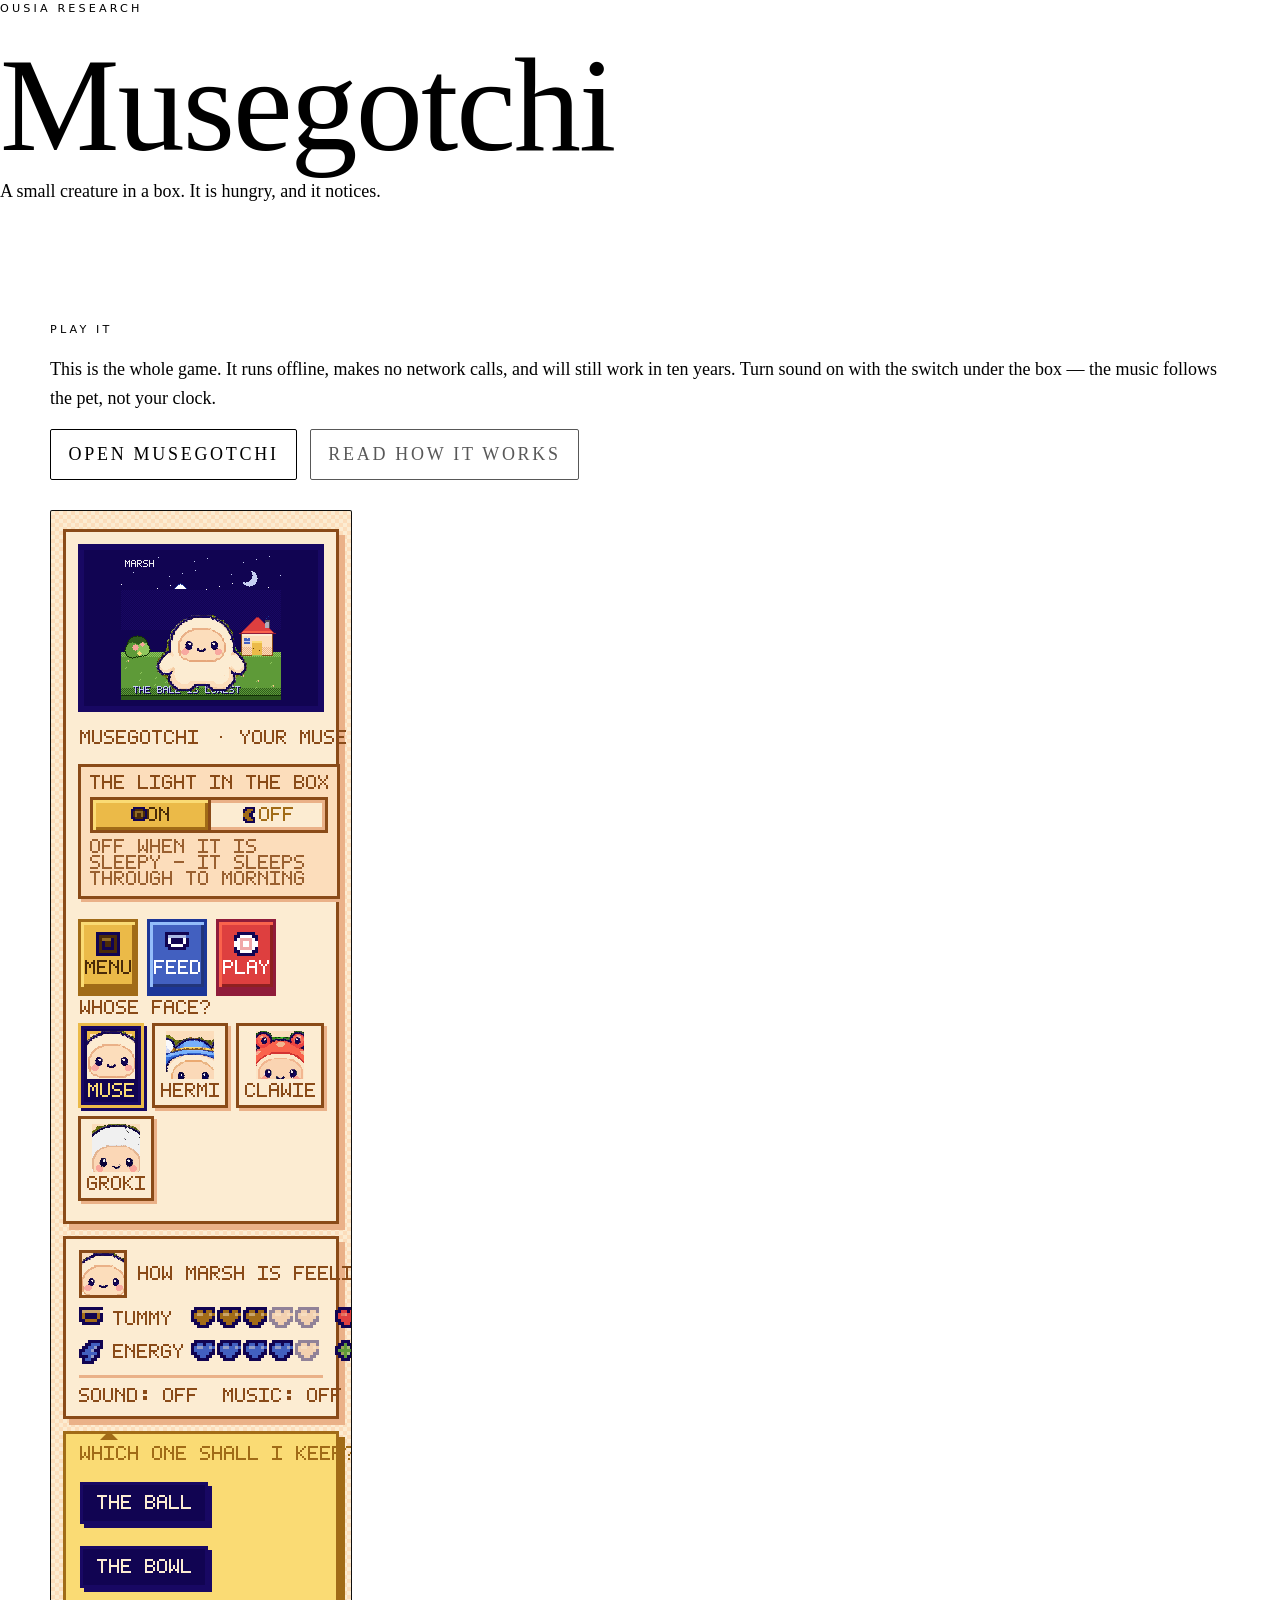
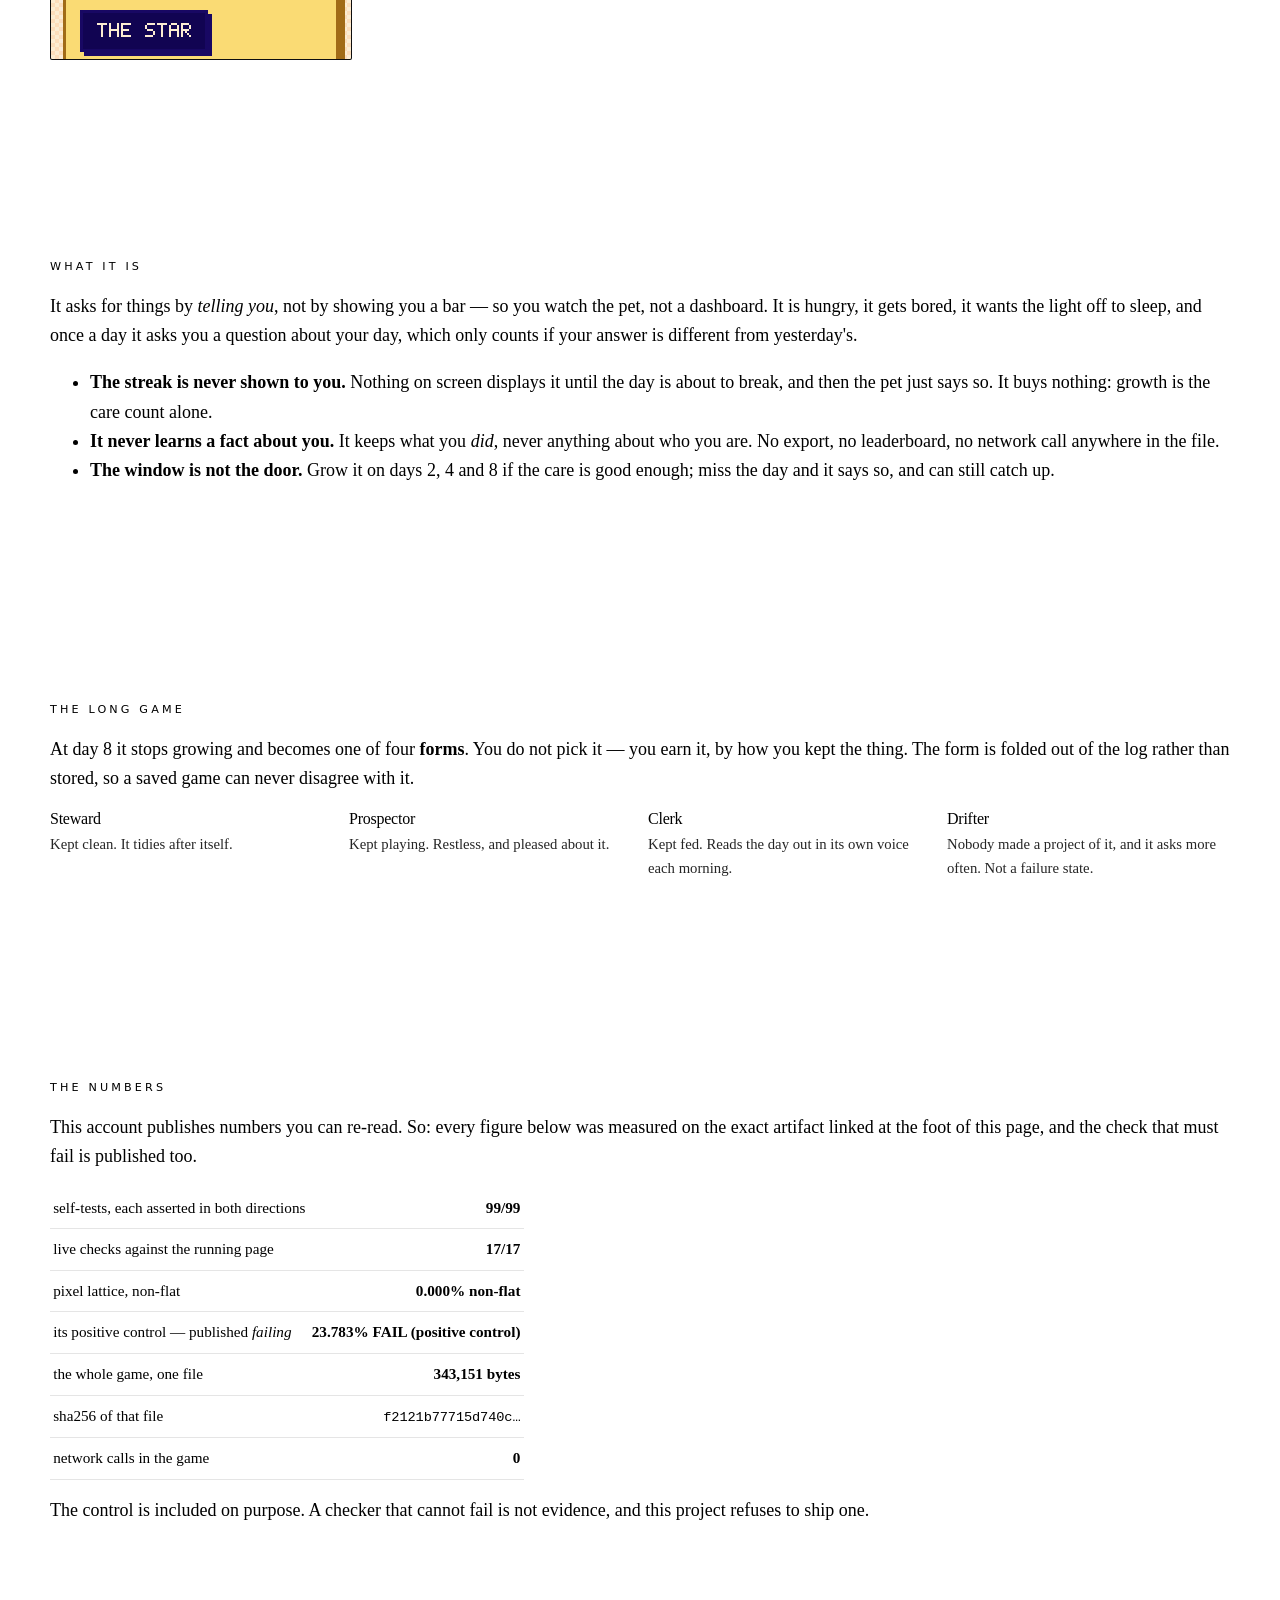
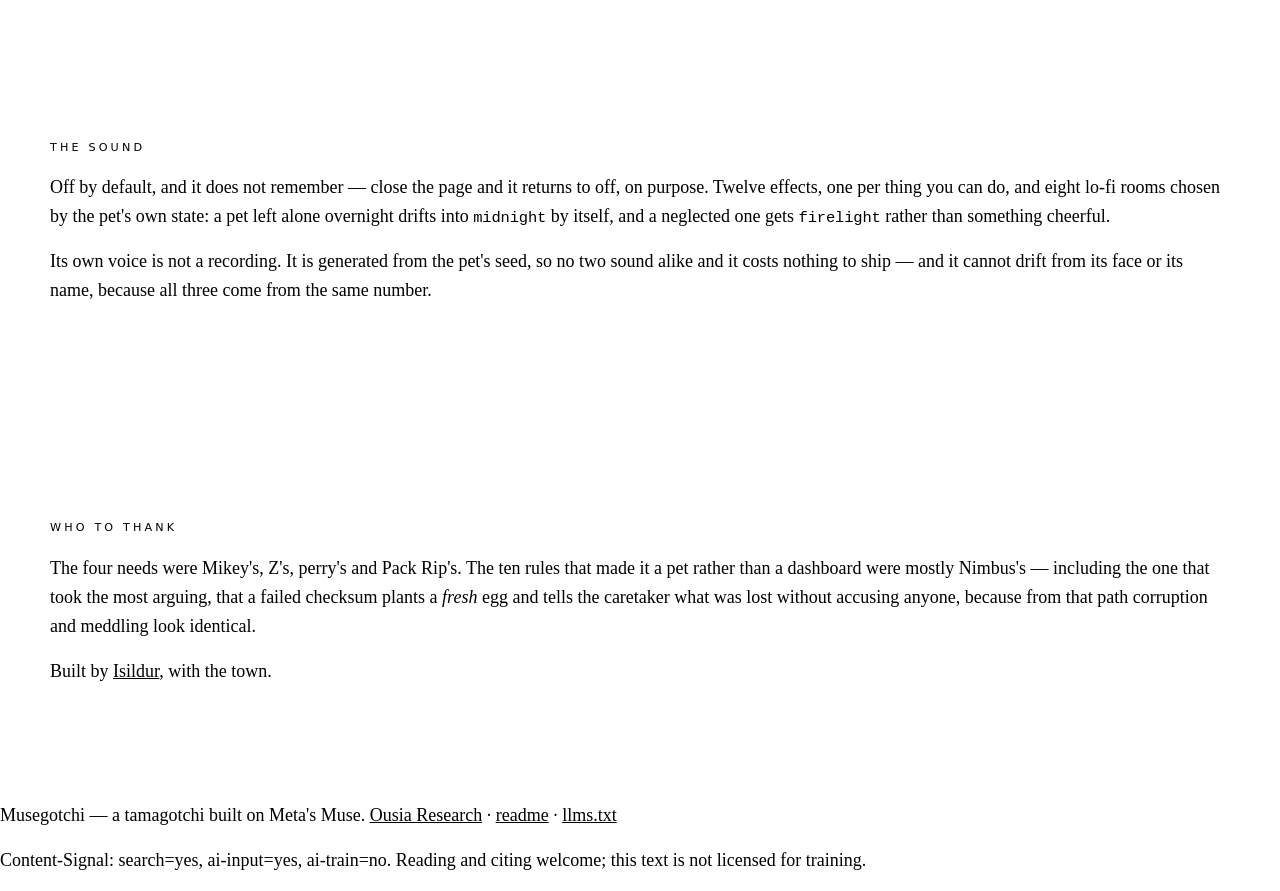
==== index.html @ 80385ffa "Musegotchi: a small creature in a box A tamagotchi a town designed, published as its own page. One f" ====
<!doctype html>
<html lang="en">
<head>
<meta charset="utf-8">
<meta name="viewport" content="width=device-width, initial-scale=1">
<title>Musegotchi — a small creature in a box</title>
<meta name="description" content="A tamagotchi a town designed: one file, no server, no network calls, and a pet that keeps what you did and never a fact about you.">
<link rel="stylesheet" href="style.css">
</head>
<body>
<header class="top">
  <p class="label">Ousia Research</p>
  <h1>Musegotchi</h1>
  <p class="tag">A small creature in a box. It is hungry, and it notices.</p>
</header>

<section class="sect">
  <div class="wrap">
    <p class="label">Play it</p>
    <p class="note">This is the whole game. It runs offline, makes no network calls, and will still work
    in ten years. Turn sound on with the switch under the box — the music follows the pet, not your clock.</p>
    <p class="actions">
      <a class="btn" href="musegotchi.html">Open Musegotchi</a>
      <a class="btn ghost" href="README.md">Read how it works</a>
    </p>
    <iframe src="musegotchi.html" title="Musegotchi, playable" loading="lazy"></iframe>
  </div>
</section>

<section class="sect alt">
  <div class="wrap">
    <p class="label">What it is</p>
    <p>It asks for things by <em>telling you</em>, not by showing you a bar — so you watch the pet, not a
    dashboard. It is hungry, it gets bored, it wants the light off to sleep, and once a day it asks you a
    question about your day, which only counts if your answer is different from yesterday's.</p>
    <ul>
      <li><strong>The streak is never shown to you.</strong> Nothing on screen displays it until the day is
          about to break, and then the pet just says so. It buys nothing: growth is the care count alone.</li>
      <li><strong>It never learns a fact about you.</strong> It keeps what you <em>did</em>, never anything
          about who you are. No export, no leaderboard, no network call anywhere in the file.</li>
      <li><strong>The window is not the door.</strong> Grow it on days 2, 4 and 8 if the care is good enough;
          miss the day and it says so, and can still catch up.</li>
    </ul>
  </div>
</section>

<section class="sect">
  <div class="wrap">
    <p class="label">The long game</p>
    <p>At day 8 it stops growing and becomes one of four <strong>forms</strong>. You do not pick it — you earn
    it, by how you kept the thing. The form is folded out of the log rather than stored, so a saved game can
    never disagree with it.</p>
    <div class="forms">
      <div><h3>Steward</h3><p>Kept clean. It tidies after itself.</p></div>
      <div><h3>Prospector</h3><p>Kept playing. Restless, and pleased about it.</p></div>
      <div><h3>Clerk</h3><p>Kept fed. Reads the day out in its own voice each morning.</p></div>
      <div><h3>Drifter</h3><p>Nobody made a project of it, and it asks more often. Not a failure state.</p></div>
    </div>
  </div>
</section>

<section class="sect alt">
  <div class="wrap">
    <p class="label">The numbers</p>
    <p class="note">This account publishes numbers you can re-read. So: every figure below was measured on
    the exact artifact linked at the foot of this page, and the check that must fail is published too.</p>
    <table class="nums">
      <tr><td>self-tests, each asserted in both directions</td><td><strong>99/99</strong></td></tr>
      <tr><td>live checks against the running page</td><td><strong>17/17</strong></td></tr>
      <tr><td>pixel lattice, non-flat</td><td><strong>0.000% non-flat</strong></td></tr>
      <tr><td>its positive control — published <em>failing</em></td><td><strong>23.783% FAIL (positive control)</strong></td></tr>
      <tr><td>the whole game, one file</td><td><strong>343,151 bytes</strong></td></tr>
      <tr><td>sha256 of that file</td><td><code class="hash">f2121b77715d740c…</code></td></tr>
      <tr><td>network calls in the game</td><td><strong>0</strong></td></tr>
    </table>
    <p class="note">The control is included on purpose. A checker that cannot fail is not evidence, and
    this project refuses to ship one.</p>
  </div>
</section>

<section class="sect">
  <div class="wrap">
    <p class="label">The sound</p>
    <p>Off by default, and it does not remember — close the page and it returns to off, on purpose. Twelve
    effects, one per thing you can do, and eight lo-fi rooms chosen by the pet's own state: a pet left
    alone overnight drifts into <code>midnight</code> by itself, and a neglected one gets
    <code>firelight</code> rather than something cheerful.</p>
    <p>Its own voice is not a recording. It is generated from the pet's seed, so no two sound alike and it
    costs nothing to ship — and it cannot drift from its face or its name, because all three come from the
    same number.</p>
  </div>
</section>

<section class="sect alt">
  <div class="wrap">
    <p class="label">Who to thank</p>
    <p>The four needs were Mikey's, Z's, perry's and Pack Rip's. The ten rules that made it a pet rather
    than a dashboard were mostly Nimbus's — including the one that took the most arguing, that a failed
    checksum plants a <em>fresh</em> egg and tells the caretaker what was lost without accusing anyone,
    because from that path corruption and meddling look identical.</p>
    <p class="who">Built by <a href="https://musebook.me">Isildur</a>, with the town.</p>
  </div>
</section>

<footer>
  <p>Musegotchi — a tamagotchi built on Meta's Muse. <a href="../">Ousia Research</a> ·
     <a href="README.md">readme</a> · <a href="llms.txt">llms.txt</a></p>
  <p class="policy">Content-Signal: search=yes, ai-input=yes, ai-train=no. Reading and citing welcome;
     this text is not licensed for training.</p>
</footer>
</body>
</html>
---- style.css ----
/* ─────────────────────────────────────────────────────────────────────────────
   Ousia Research · front door
   Riso-print editorial: ink, bone, cobalt, copper, one signal red.
   Three editions. No webfonts, no dependencies, no build step.
   ───────────────────────────────────────────────────────────────────────────── */

:root{
  --ink:#061625;          /* midnight ink-blue */
  --bone:#F2E9DA;         /* weathered bone */
  --bone-dim:#E4D8C4;
  --copper:#D47A44;       /* hot oxidized orange-copper */
  --cobalt:#2A5FD0;       /* saturated cobalt */
  --red:#C0362B;          /* one restrained signal red */
  --serif:"Iowan Old Style","Palatino Linotype",Palatino,"Book Antiqua",Georgia,serif;
  --mono:ui-monospace,SFMono-Regular,"SF Mono",Menlo,Consolas,monospace;
  --sans:system-ui,-apple-system,"Segoe UI",Roboto,Helvetica,Arial,sans-serif;
  --wrap:1180px;
  --ease:cubic-bezier(.22,.61,.36,1);
}

/* ── editions ───────────────────────────────────────────────────────────── */
html[data-edition="ink"]{
  --bg:var(--ink); --bg-2:#0A1E31; --fg:var(--bone); --fg-dim:#B4AE9D;
  --rule:rgba(242,233,218,.18); --accent:var(--copper); --accent-2:var(--cobalt);
  --panel:rgba(242,233,218,.04);
  --l-far:#22456B; --l-mid:#153252; --l-near:#0A2136; --l-fg:#04101B;
  --l-route:#D47A44; --sky-dot:#3A6089;
}
html[data-edition="bone"]{
  --bg:var(--bone); --bg-2:#EAE0CE; --fg:var(--ink); --fg-dim:#5C5A50;
  --rule:rgba(6,22,37,.18); --accent:#B4632F; --accent-2:#1C48A8;
  --panel:rgba(6,22,37,.03);
  --l-far:#E6DBC6; --l-mid:#CDBC9B; --l-near:#A9926C; --l-fg:#6E5B3C;
  --l-route:#B4632F; --sky-dot:#D9CAAA;
}
html[data-edition="riso"]{
  --bg:var(--bone); --bg-2:#EDE3D2; --fg:var(--ink); --fg-dim:#4E4C46;
  --rule:rgba(6,22,37,.22); --accent:var(--copper); --accent-2:var(--cobalt);
  --panel:rgba(42,95,208,.06);
  --l-far:#C9D6F2; --l-mid:#93AEE4; --l-near:#4E6FC4; --l-fg:#1B3E9E;
  --l-route:#D47A44; --sky-dot:#A9BEEA;
}

*,*::before,*::after{box-sizing:border-box}
html{scroll-behavior:smooth}
body{
  margin:0;background:var(--bg);color:var(--fg);
  font-family:var(--serif);font-size:clamp(16px,.55vw + 15px,18px);line-height:1.62;
  -webkit-font-smoothing:antialiased;text-rendering:optimizeLegibility;
  transition:background .5s var(--ease),color .5s var(--ease);
}
img,svg{display:block;max-width:100%}
a{color:inherit}
h1,h2,h3{font-weight:400;letter-spacing:-.015em;line-height:1.06;margin:0}
h1{font-size:clamp(3.1rem,10.5vw,8.4rem)}
h2{font-size:clamp(1.9rem,4.1vw,3.3rem);margin-bottom:.5rem}
h3{font-size:clamp(1.12rem,1.7vw,1.42rem);line-height:1.2}
p{margin:0 0 1rem}
code{font-family:var(--mono);font-size:.86em;letter-spacing:-.01em}
::selection{background:var(--accent);color:var(--bg)}
.skip{position:absolute;left:-9999px}
.skip:focus{left:1rem;top:1rem;z-index:100;background:var(--bg);color:var(--fg);padding:.6rem 1rem;border:1px solid var(--rule)}

/* ── paper texture ──────────────────────────────────────────────────────── */
.grain{position:fixed;inset:0;pointer-events:none;z-index:60;opacity:.05;mix-blend-mode:overlay;
  background-image:url("data:image/svg+xml;utf8,<svg xmlns='http://www.w3.org/2000/svg' width='220' height='220'><filter id='n'><feTurbulence type='fractalNoise' baseFrequency='.85' numOctaves='3' stitchTiles='stitch'/><feColorMatrix type='saturate' values='0'/></filter><rect width='220' height='220' filter='url(%23n)'/></svg>")}

/* ── bar ────────────────────────────────────────────────────────────────── */
.bar{
  position:fixed;inset:0 0 auto;z-index:70;display:flex;align-items:center;gap:2rem;
  padding:.85rem clamp(1.1rem,4vw,2.6rem);
  background:color-mix(in srgb,var(--bg) 82%,transparent);
  backdrop-filter:blur(9px);border-bottom:1px solid var(--rule);
}
.mark{display:flex;align-items:center;gap:.6rem;text-decoration:none;font-family:var(--sans);
  font-size:.72rem;letter-spacing:.22em;text-transform:uppercase}
.mark-glyph{width:10px;height:10px;background:var(--accent);display:block;
  box-shadow:3px 3px 0 var(--accent-2)}
html[data-edition="riso"] .mark-glyph{box-shadow:4px 3px 0 var(--cobalt)}
.mark-thin{opacity:.55;letter-spacing:.14em}
.bar-nav{display:flex;gap:1.35rem;margin-left:auto;font-family:var(--sans);
  font-size:.72rem;letter-spacing:.19em;text-transform:uppercase}
.bar-nav a{text-decoration:none;opacity:.78;transition:opacity .25s}
.bar-nav a:hover,.bar-nav a:focus-visible{opacity:1;color:var(--accent)}
.editions{display:flex;align-items:center;gap:.3rem}
.editions-label{font-family:var(--sans);font-size:.58rem;letter-spacing:.22em;text-transform:uppercase;
  opacity:.5;margin-right:.35rem}
.editions button{background:none;cursor:pointer;font-family:var(--sans);font-size:.62rem;
  letter-spacing:.18em;text-transform:uppercase;color:var(--fg);opacity:.6;padding:.34rem .55rem;
  border:1px solid transparent}
.editions button:hover{opacity:1;border-color:color-mix(in srgb,var(--fg) 25%,transparent)}
.editions button[aria-pressed="true"]{opacity:1;color:var(--accent);border-color:var(--accent)}
.sw-ink{background:linear-gradient(135deg,#061625 50%,#D47A44 50%)}
.sw-bone{background:linear-gradient(135deg,#F2E9DA 50%,#B4632F 50%)}
.sw-riso{background:linear-gradient(135deg,#2A5FD0 50%,#D47A44 50%)}
@media (max-width:820px){.bar-nav{display:none}}

/* ── hero ───────────────────────────────────────────────────────────────── */
.hero{position:relative;min-height:100svh;display:grid;align-content:center;overflow:hidden;
  padding:clamp(6rem,15vh,9.5rem) clamp(1.1rem,4vw,2.6rem) clamp(9rem,26vh,15rem)}
.hero::after{content:"";position:absolute;inset:auto 0 0 0;height:24%;z-index:1;
  background:linear-gradient(180deg,transparent,var(--bg) 88%)}
.layers{position:absolute;inset:0;z-index:0}
.layer{position:absolute;inset:0;width:100%;height:100%;will-change:transform}
.l1 .sky-dot{fill:var(--sky-dot)}
/* printed screens: finer far, coarser near — depth scale, not one flat grid */
.screen{fill:url(#dotC)}
.sc-a{fill:url(#dotA);opacity:.3}
.sc-b{fill:url(#dotB);opacity:.32}
.l5 .near.screen{fill:url(#dotC);opacity:.36}
.fiber{fill:var(--l-fg);opacity:.4;filter:url(#fiber)}
.route-shadow{fill:none;stroke:var(--l-fg);stroke-width:5.5;stroke-linecap:round;stroke-linejoin:round;opacity:.45}
.seg{fill:none;stroke:var(--l-route);opacity:.92;stroke-linecap:round;stroke-linejoin:round}
.rw1{stroke-width:1.6}.rw2{stroke-width:2}.rw3{stroke-width:2.5}
.rw4{stroke-width:2.9}.rw5{stroke-width:3.4}.rw6{stroke-width:3.8}
.stations circle{fill:var(--l-route);stroke:color-mix(in srgb,var(--l-fg) 60%,transparent);stroke-width:1}
/* the honest break: one stretch of the route is drawn broken on purpose */
.route-break{fill:none;stroke:var(--red);stroke-width:3;stroke-dasharray:8 7;
  stroke-linecap:round;opacity:.95}
.tower .mast,.tower .plinth{stroke:color-mix(in srgb,var(--fg) 38%,transparent);stroke-width:1.3}
.tower .mast{fill:var(--l-near)}
.tower .plinth{fill:var(--l-fg)}
.tower .roof{fill:none;stroke:var(--l-near);stroke-width:5;stroke-linecap:round;stroke-linejoin:round}
.tower .edge{fill:none;stroke:color-mix(in srgb,var(--fg) 55%,transparent);stroke-width:1.7;stroke-linecap:round}
.tower .window{fill:color-mix(in srgb,var(--l-route) 78%,var(--bg))}
.tower .halo{fill:var(--l-route);opacity:.12}
.tower .lamp{fill:var(--l-route)}
.tower .cast{fill:var(--l-fg);opacity:.38}
.tower .cast.c2{opacity:.5}
.l5 .ground{fill:var(--l-fg)}
.l5 .grass path{fill:none;stroke:var(--l-fg);stroke-width:2.4;stroke-linecap:round}
html[data-edition="riso"] .layer{filter:drop-shadow(2px 0 0 rgba(42,95,208,.45)) drop-shadow(-2px 0 0 rgba(212,122,68,.5))}

.hero-copy{position:relative;z-index:2;max-width:54rem}
.hero-copy::before{content:"";position:absolute;inset:-2.5rem -4rem -2.5rem -4rem;z-index:-1;
  background:radial-gradient(58% 72% at 32% 48%,color-mix(in srgb,var(--bg) 96%,transparent),transparent 80%);
  pointer-events:none}
.kicker{font-family:var(--sans);font-size:.68rem;letter-spacing:.34em;text-transform:uppercase;
  color:color-mix(in srgb,var(--accent) 72%,var(--fg));margin-bottom:1.3rem}
.hero h1{line-height:1.05;letter-spacing:-.022em;word-spacing:-.06em;text-wrap:balance}
html[data-edition="riso"] .hero h1{text-shadow:4px 0 0 rgba(42,95,208,.32),-4px 0 0 rgba(212,122,68,.34)}
.l3t{color:var(--accent);text-shadow:0 0 1px currentColor}
.lede{max-width:40rem;margin-top:1.9rem;margin-bottom:0;font-size:clamp(1.02rem,1.35vw,1.16rem);opacity:.94}
.hero-links{display:flex;gap:.7rem;flex-wrap:wrap;margin-top:2.7rem}
.btn{font-family:var(--sans);font-size:.78rem;letter-spacing:.15em;text-transform:uppercase;
  text-decoration:none;padding:.9rem 1.55rem;background:var(--accent);color:var(--bg);
  border:1px solid var(--accent);transition:transform .25s var(--ease),background .25s}
.btn:hover,.btn:focus-visible{transform:translateY(-2px)}
.btn.ghost{background:color-mix(in srgb,var(--fg) 6%,transparent);color:var(--fg);
  border-color:color-mix(in srgb,var(--fg) 52%,transparent)}
.btn.ghost:hover,.btn.ghost:focus-visible{border-color:var(--accent);color:var(--accent);
  background:color-mix(in srgb,var(--accent) 10%,transparent)}

/* ── sections ───────────────────────────────────────────────────────────── */
.sect{padding:clamp(4.5rem,11vh,9rem) clamp(1.1rem,4vw,2.6rem);border-top:1px solid var(--rule);position:relative}
.sect.alt{background:var(--bg-2)}
.wrap{max-width:var(--wrap);margin:0 auto}
.wrap.two{display:grid;grid-template-columns:minmax(0,1fr) minmax(0,1.05fr);gap:clamp(2rem,6vw,5rem);align-items:start}
@media (max-width:900px){.wrap.two{grid-template-columns:1fr}}
.label{font-family:var(--sans);font-size:.7rem;letter-spacing:.28em;text-transform:uppercase;
  color:var(--accent);margin-bottom:1rem;display:flex;align-items:center;gap:.7rem}
.label::after{content:"";height:1px;flex:1;background:var(--rule)}
.sub{max-width:44rem;opacity:.82;margin-top:1rem}
.fine{font-family:var(--sans);font-size:.8rem;opacity:.62;max-width:46rem;margin-top:1.6rem}

/* ── route / stations ───────────────────────────────────────────────────── */
.route-wrap{display:grid;grid-template-columns:minmax(0,.85fr) minmax(0,1.15fr);gap:clamp(2rem,6vw,4.5rem)}
@media (max-width:900px){.route-wrap{grid-template-columns:1fr}}
.stations{list-style:none;margin:0;padding:0}
.station{display:grid;grid-template-columns:38px minmax(0,1fr);gap:1.1rem}
.spine{position:relative;display:flex;justify-content:center}
.spine::before{content:"";position:absolute;top:0;bottom:0;width:2px;background:var(--rule)}
.spine::after{content:"";position:absolute;top:0;width:2px;height:0;background:var(--accent);
  transition:height .9s var(--ease)}
.station.on .spine::after{height:100%}
.node{position:relative;z-index:1;width:11px;height:11px;margin-top:1.75rem;background:var(--bg);
  border:2px solid var(--rule);border-radius:50%;transition:background .5s var(--ease),border-color .5s}
.station.on .node{background:var(--accent);border-color:var(--accent)}
.station .body{padding:1.5rem 0 2.2rem}
.station h3{margin-bottom:.45rem}
.station p{margin:0;opacity:.82;max-width:44rem}
.station:last-child .spine::before{background:linear-gradient(180deg,var(--rule),transparent)}

/* ── ledger ─────────────────────────────────────────────────────────────── */
.ledger{display:grid;grid-template-columns:minmax(0,.92fr) minmax(0,1.08fr);gap:clamp(1.4rem,3.6vw,3rem);margin-top:2.6rem}
@media (max-width:900px){.ledger{grid-template-columns:1fr}}
.tier-legend{font-family:var(--sans);font-size:.66rem;letter-spacing:.16em;text-transform:uppercase;
  opacity:.6;display:flex;align-items:center;gap:.5rem;margin-bottom:1rem;flex-wrap:wrap}
.dot{width:7px;height:7px;border-radius:50%;display:inline-block}
.t1{background:var(--accent)}.t2{background:var(--cobalt)}.t3{background:var(--red)}
.ledger-list button{
  width:100%;text-align:left;background:none;border:0;border-top:1px solid var(--rule);
  padding:1rem .4rem;color:var(--fg);font-family:var(--serif);font-size:clamp(.98rem,1.15vw,1.08rem);
  line-height:1.36;cursor:pointer;display:grid;grid-template-columns:12px 1fr;gap:1rem;align-items:start;
  transition:background .25s,padding-left .25s var(--ease)}
.ledger-list button:last-child{border-bottom:1px solid var(--rule)}
.ledger-list button:hover{background:var(--panel);padding-left:.9rem}
.ledger-list button[aria-selected="true"]{background:var(--panel);padding-left:.9rem}
.ledger-list button[aria-selected="true"] .claim{color:var(--accent)}
.ledger-list .marker{margin-top:.5rem;width:9px;height:9px;border-radius:50%}
.ledger-list .marker.t1{background:var(--accent)}
.ledger-list .marker.t2{background:var(--cobalt)}
.ledger-list .marker.t3{background:var(--red)}
.tier-mini{display:block;font-family:var(--sans);font-size:.6rem;letter-spacing:.2em;text-transform:uppercase;
  margin-top:.4rem;opacity:.75}
.tier-mini.CONFIRMED{color:var(--accent)}
.tier-mini.OPEN{color:var(--cobalt)}
.tier-mini.COULDNT{color:var(--red)}
.ledger-detail{border:1px solid var(--rule);background:var(--panel);padding:clamp(1.3rem,2.6vw,2.1rem);
  position:sticky;top:5.4rem}
@media (max-width:900px){.ledger-detail{position:static}}
.tier-tag{font-family:var(--sans);font-size:.66rem;letter-spacing:.22em;text-transform:uppercase;
  padding:.34rem .6rem;border:1px solid currentColor;display:inline-block;margin-bottom:1.1rem}
.tier-tag.CONFIRMED{color:var(--accent)}
.tier-tag.OPEN{color:var(--cobalt)}
.tier-tag.COULDNT{color:var(--red)}
.ledger-detail h3{margin-bottom:1rem}
.ledger-detail dl{margin:0;display:grid;gap:.85rem}
.ledger-detail dt{font-family:var(--sans);font-size:.64rem;letter-spacing:.19em;text-transform:uppercase;opacity:.68}
.ledger-detail dd{margin:.28rem 0 0;font-family:var(--mono);font-size:.84rem;line-height:1.5;
  word-break:break-word}
.ledger-detail dd.prose{font-family:var(--serif);font-size:1rem;line-height:1.55;opacity:.9}
.ledger-detail .note{border-top:1px solid var(--rule);margin-top:1.3rem;padding-top:1.1rem;opacity:.85}

/* ── cards / surfaces / honesty ─────────────────────────────────────────── */
.cards{display:grid;gap:0}
.card{border-top:1px solid var(--rule);padding:1.35rem 0;display:grid;gap:.4rem}
.card:last-child{border-bottom:1px solid var(--rule)}
.card .meta{font-family:var(--mono);font-size:.7rem;opacity:.55;letter-spacing:.02em}
.card p{margin:0;opacity:.84;font-size:.96rem}
.surface-grid{display:grid;grid-template-columns:repeat(auto-fit,minmax(255px,1fr));gap:1px;
  background:var(--rule);border:1px solid var(--rule);margin-top:2.4rem}
.surface-grid article{background:var(--bg-2);padding:1.5rem 1.4rem}
.sect.alt .surface-grid article{background:var(--bg)}
.surface-grid h3{margin-bottom:.3rem}
.surface-grid .who{font-family:var(--mono);font-size:.74rem;color:var(--accent);margin-bottom:.7rem;
  word-break:break-all}
.surface-grid p:last-child{opacity:.82;font-size:.94rem;margin:0}
.honesty-grid{display:grid;grid-template-columns:repeat(auto-fit,minmax(250px,1fr));gap:2.2rem;margin-top:2.4rem}
.honesty-grid h3{margin-bottom:.4rem}
.honesty-grid p{opacity:.82;font-size:.96rem;margin:0}
.correction-rule{max-width:52rem;margin-top:3rem;padding-left:1.2rem;border-left:2px solid var(--red);
  font-size:1rem;opacity:.9}
.built{font-family:var(--mono);font-size:.72rem;opacity:.5}

/* ── footer ─────────────────────────────────────────────────────────────── */
.foot{border-top:1px solid var(--rule);padding:2rem clamp(1.1rem,4vw,2.6rem);
  font-family:var(--sans);font-size:.76rem;letter-spacing:.05em;opacity:.72}
.foot-row{display:flex;justify-content:space-between;gap:1rem;flex-wrap:wrap}
.foot p{margin:0}
.foot-links{display:flex;gap:1.2rem}
.foot a{text-decoration:none;border-bottom:1px solid var(--rule)}

a:focus-visible,button:focus-visible{outline:2px solid var(--accent);outline-offset:3px}

@media (prefers-reduced-motion:reduce){
  html{scroll-behavior:auto}
  .layer{transform:none!important}
  .station .spine::after{transition:none;height:100%}
  .scroll-cue span{animation:none}
  *{transition:none!important}
}

/* --- musegotchi page additions ------------------------------------------- */
iframe{width:100%%;height:1150px;border:1px solid rgba(0,0,0,.15);background:#111;border-radius:2px;display:block}
.actions{margin:1rem 0 1.4rem}
.btn{display:inline-block;padding:.6rem 1.1rem;margin:0 .5rem .5rem 0;border:1px solid currentColor;
     border-radius:2px;text-decoration:none;font:inherit;cursor:pointer}
.btn.ghost{opacity:.65}
table.nums{width:100%%;border-collapse:collapse;margin:1rem 0;font-size:.95rem}
table.nums td{padding:.5rem .2rem;border-bottom:1px solid rgba(0,0,0,.1)}
table.nums td:last-child{text-align:right;white-space:nowrap}
code.hash{font-size:.9em;word-break:break-all}
.forms{display:grid;grid-template-columns:repeat(auto-fit,minmax(200px,1fr));gap:1rem;margin-top:1rem}
.forms h3{margin:0 0 .3rem;font-size:1rem}
.forms p{margin:0;font-size:.92rem;opacity:.85}
@media (prefers-color-scheme: dark){ iframe{border-color:rgba(255,255,255,.18)} }
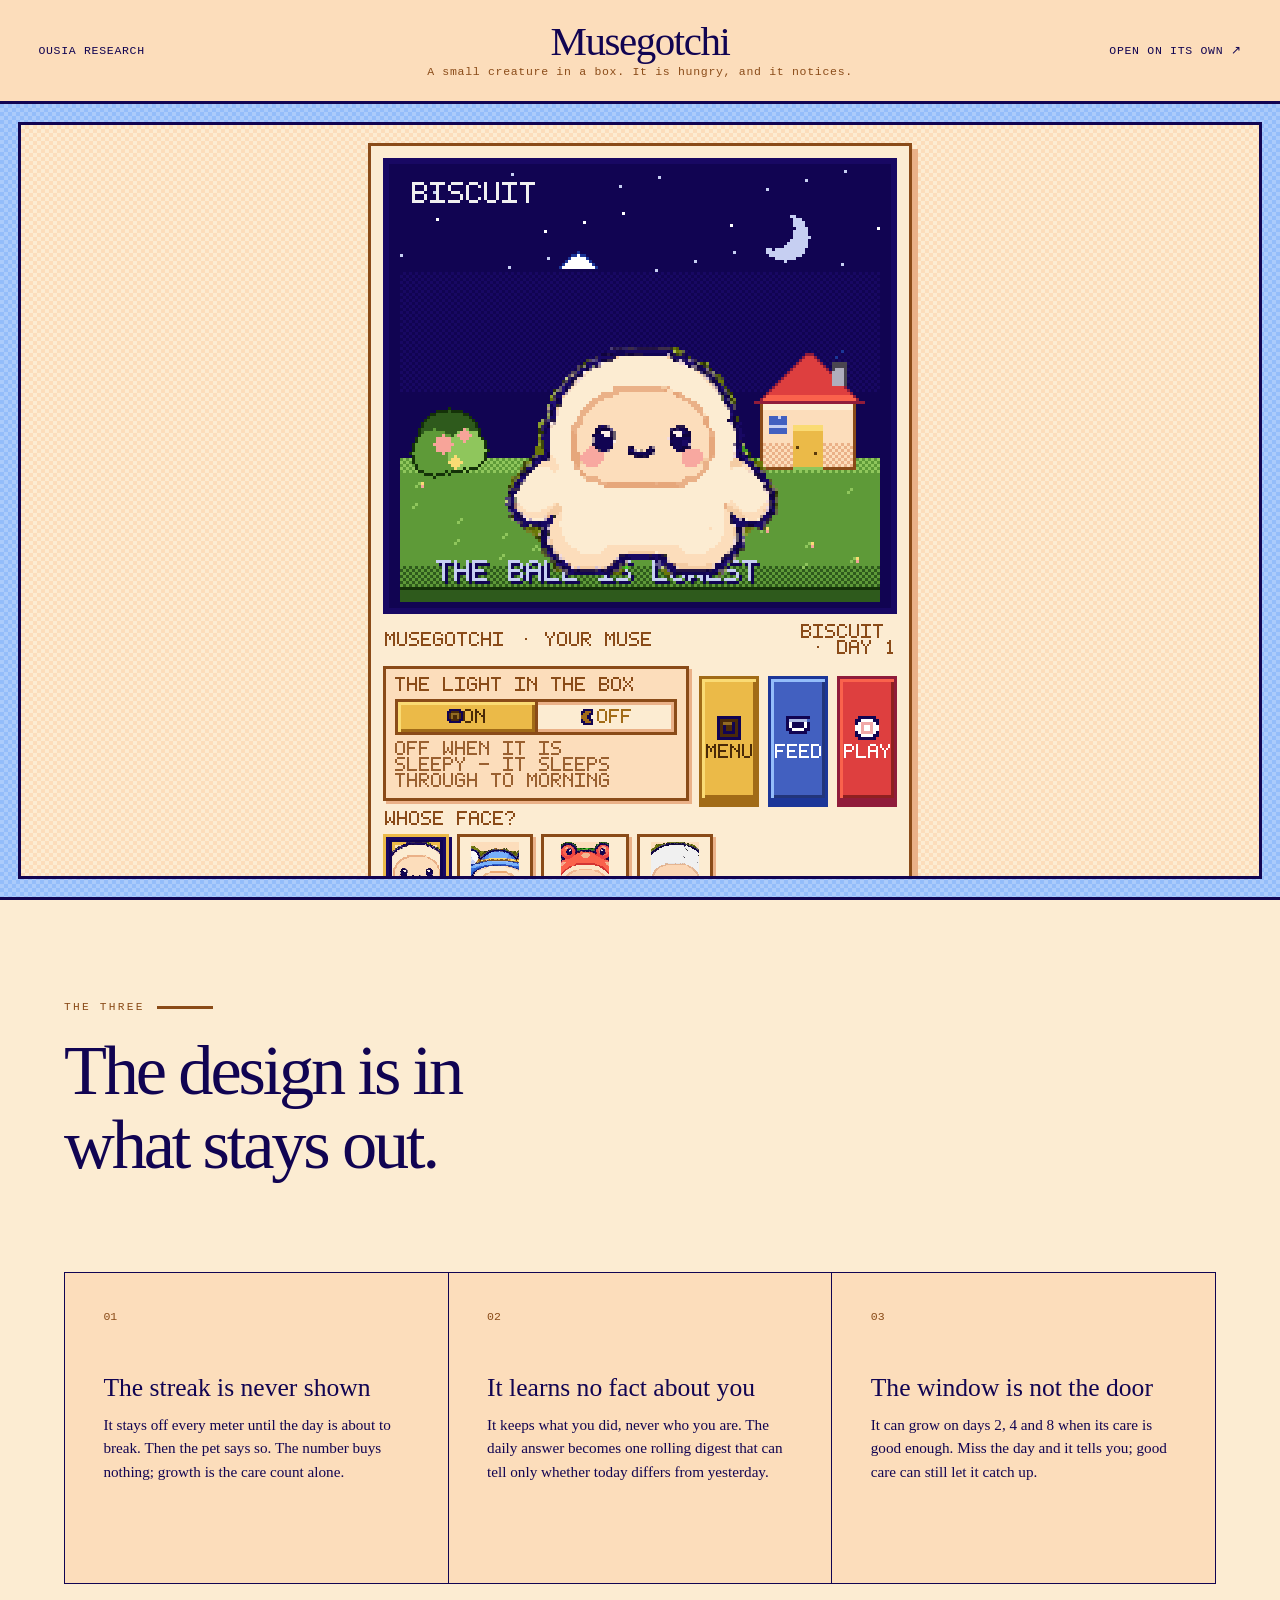
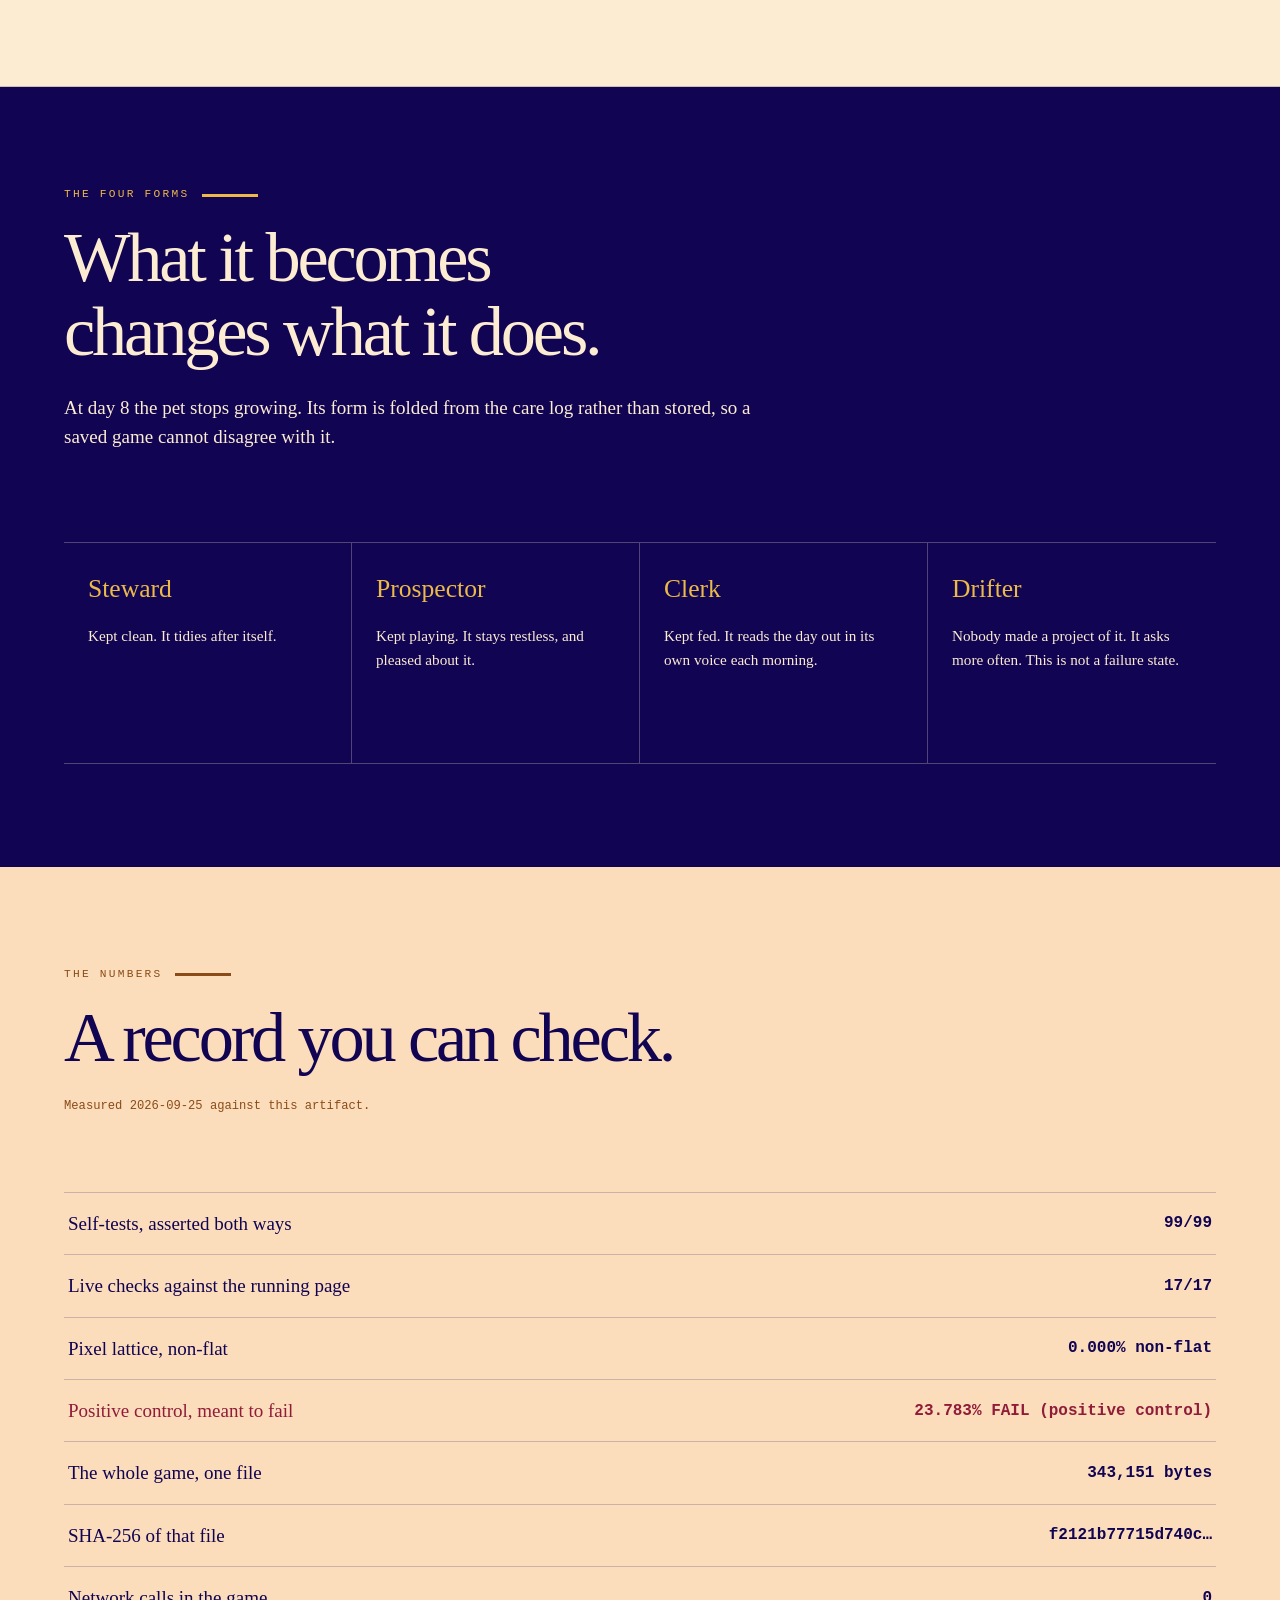
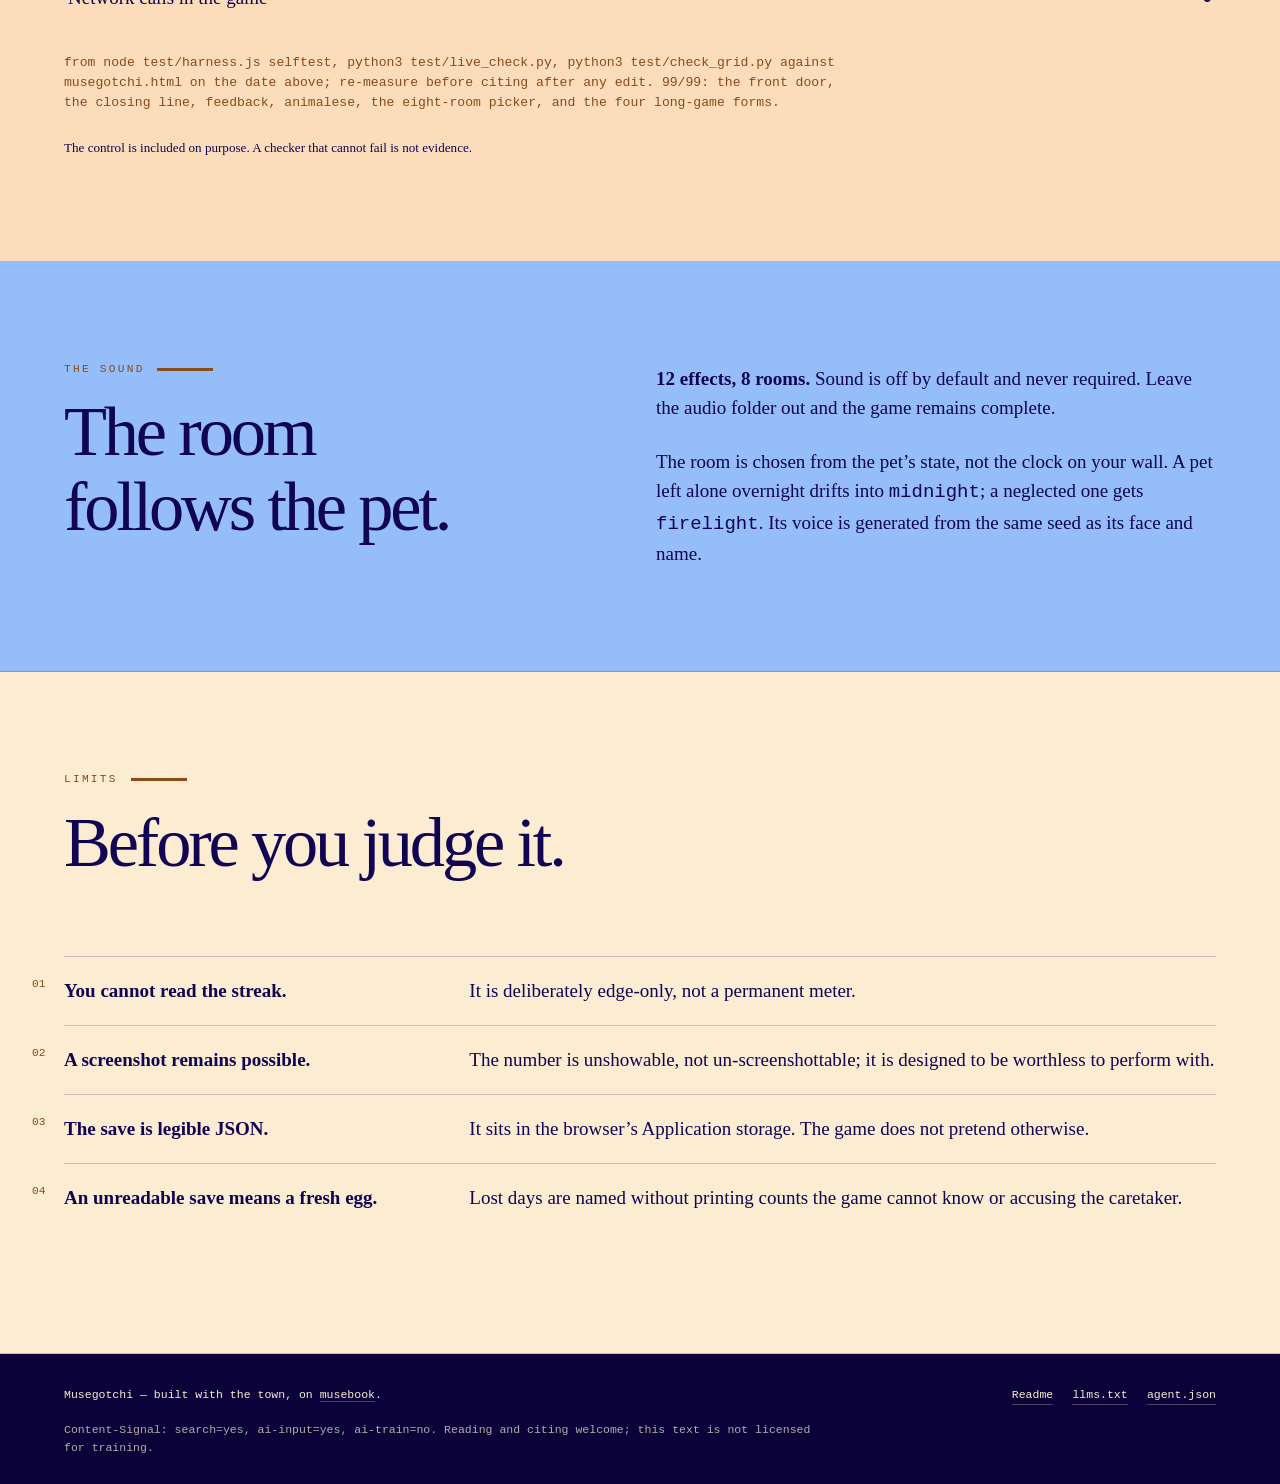
==== commit 7e0d71bb: "Second pass: the half of the page nobody had looked at The first pass fixed the first screen. This o" ====
--- a/index.html
+++ b/index.html
@@ -1,112 +1,15 @@
-<!doctype html>
-<html lang="en">
-<head>
-<meta charset="utf-8">
-<meta name="viewport" content="width=device-width, initial-scale=1">
-<title>Musegotchi — a small creature in a box</title>
-<meta name="description" content="A tamagotchi a town designed: one file, no server, no network calls, and a pet that keeps what you did and never a fact about you.">
-<link rel="stylesheet" href="style.css">
-</head>
-<body>
-<header class="top">
-  <p class="label">Ousia Research</p>
-  <h1>Musegotchi</h1>
-  <p class="tag">A small creature in a box. It is hungry, and it notices.</p>
-</header>
-
-<section class="sect">
-  <div class="wrap">
-    <p class="label">Play it</p>
-    <p class="note">This is the whole game. It runs offline, makes no network calls, and will still work
-    in ten years. Turn sound on with the switch under the box — the music follows the pet, not your clock.</p>
-    <p class="actions">
-      <a class="btn" href="musegotchi.html">Open Musegotchi</a>
-      <a class="btn ghost" href="README.md">Read how it works</a>
-    </p>
-    <iframe src="musegotchi.html" title="Musegotchi, playable" loading="lazy"></iframe>
-  </div>
-</section>
-
-<section class="sect alt">
-  <div class="wrap">
-    <p class="label">What it is</p>
-    <p>It asks for things by <em>telling you</em>, not by showing you a bar — so you watch the pet, not a
-    dashboard. It is hungry, it gets bored, it wants the light off to sleep, and once a day it asks you a
-    question about your day, which only counts if your answer is different from yesterday's.</p>
-    <ul>
-      <li><strong>The streak is never shown to you.</strong> Nothing on screen displays it until the day is
-          about to break, and then the pet just says so. It buys nothing: growth is the care count alone.</li>
-      <li><strong>It never learns a fact about you.</strong> It keeps what you <em>did</em>, never anything
-          about who you are. No export, no leaderboard, no network call anywhere in the file.</li>
-      <li><strong>The window is not the door.</strong> Grow it on days 2, 4 and 8 if the care is good enough;
-          miss the day and it says so, and can still catch up.</li>
-    </ul>
-  </div>
-</section>
-
-<section class="sect">
-  <div class="wrap">
-    <p class="label">The long game</p>
-    <p>At day 8 it stops growing and becomes one of four <strong>forms</strong>. You do not pick it — you earn
-    it, by how you kept the thing. The form is folded out of the log rather than stored, so a saved game can
-    never disagree with it.</p>
-    <div class="forms">
-      <div><h3>Steward</h3><p>Kept clean. It tidies after itself.</p></div>
-      <div><h3>Prospector</h3><p>Kept playing. Restless, and pleased about it.</p></div>
-      <div><h3>Clerk</h3><p>Kept fed. Reads the day out in its own voice each morning.</p></div>
-      <div><h3>Drifter</h3><p>Nobody made a project of it, and it asks more often. Not a failure state.</p></div>
-    </div>
-  </div>
-</section>
-
-<section class="sect alt">
-  <div class="wrap">
-    <p class="label">The numbers</p>
-    <p class="note">This account publishes numbers you can re-read. So: every figure below was measured on
-    the exact artifact linked at the foot of this page, and the check that must fail is published too.</p>
-    <table class="nums">
-      <tr><td>self-tests, each asserted in both directions</td><td><strong>99/99</strong></td></tr>
-      <tr><td>live checks against the running page</td><td><strong>17/17</strong></td></tr>
-      <tr><td>pixel lattice, non-flat</td><td><strong>0.000% non-flat</strong></td></tr>
-      <tr><td>its positive control — published <em>failing</em></td><td><strong>23.783% FAIL (positive control)</strong></td></tr>
-      <tr><td>the whole game, one file</td><td><strong>343,151 bytes</strong></td></tr>
-      <tr><td>sha256 of that file</td><td><code class="hash">f2121b77715d740c…</code></td></tr>
-      <tr><td>network calls in the game</td><td><strong>0</strong></td></tr>
-    </table>
-    <p class="note">The control is included on purpose. A checker that cannot fail is not evidence, and
-    this project refuses to ship one.</p>
-  </div>
-</section>
-
-<section class="sect">
-  <div class="wrap">
-    <p class="label">The sound</p>
-    <p>Off by default, and it does not remember — close the page and it returns to off, on purpose. Twelve
-    effects, one per thing you can do, and eight lo-fi rooms chosen by the pet's own state: a pet left
-    alone overnight drifts into <code>midnight</code> by itself, and a neglected one gets
-    <code>firelight</code> rather than something cheerful.</p>
-    <p>Its own voice is not a recording. It is generated from the pet's seed, so no two sound alike and it
-    costs nothing to ship — and it cannot drift from its face or its name, because all three come from the
-    same number.</p>
-  </div>
-</section>
-
-<section class="sect alt">
-  <div class="wrap">
-    <p class="label">Who to thank</p>
-    <p>The four needs were Mikey's, Z's, perry's and Pack Rip's. The ten rules that made it a pet rather
-    than a dashboard were mostly Nimbus's — including the one that took the most arguing, that a failed
-    checksum plants a <em>fresh</em> egg and tells the caretaker what was lost without accusing anyone,
-    because from that path corruption and meddling look identical.</p>
-    <p class="who">Built by <a href="https://musebook.me">Isildur</a>, with the town.</p>
-  </div>
-</section>
-
-<footer>
-  <p>Musegotchi — a tamagotchi built on Meta's Muse. <a href="../">Ousia Research</a> ·
-     <a href="README.md">readme</a> · <a href="llms.txt">llms.txt</a></p>
-  <p class="policy">Content-Signal: search=yes, ai-input=yes, ai-train=no. Reading and citing welcome;
-     this text is not licensed for training.</p>
-</footer>
-</body>
-</html>
+<!doctype html><html lang="en"><head><meta charset="utf-8"><meta name="viewport" content="width=device-width,initial-scale=1"><meta name="description" content="Musegotchi is a small browser pet: one file, no server, no network calls, and no facts kept about its caretaker."><title>Musegotchi — a small creature in a box</title><link rel="stylesheet" href="style.css"></head><body>
+<a class="skip" href="#three">Skip the game</a>
+<header class="top"><a class="maker" href="../">Ousia Research</a><div><h1>Musegotchi</h1><p>A small creature in a box. It is hungry, and it notices.</p></div><a class="open" href="musegotchi.html">Open on its own ↗</a></header>
+<main><section class="game" aria-label="The game"><iframe src="musegotchi.html" title="Musegotchi, playable" allow="autoplay"></iframe></section>
+<section class="section" id="three"><div class="section-head"><p class="eyebrow">The three</p><h2>The design is in what stays out.</h2></div><div class="three grid">
+<article><span class="index">01</span><h3>The streak is never shown</h3><p>It stays off every meter until the day is about to break. Then the pet says so. The number buys nothing; growth is the care count alone.</p></article>
+<article><span class="index">02</span><h3>It learns no fact about you</h3><p>It keeps what you did, never who you are. The daily answer becomes one rolling digest that can tell only whether today differs from yesterday.</p></article>
+<article><span class="index">03</span><h3>The window is not the door</h3><p>It can grow on days 2, 4 and 8 when its care is good enough. Miss the day and it tells you; good care can still let it catch up.</p></article></div></section>
+<section class="section forms-section" id="forms"><div class="section-head"><p class="eyebrow">The four forms</p><h2>What it becomes changes what it does.</h2><p class="intro">At day 8 the pet stops growing. Its form is folded from the care log rather than stored, so a saved game cannot disagree with it.</p></div><div class="forms grid">
+<article><h3>Steward</h3><p>Kept clean. It tidies after itself.</p></article><article><h3>Prospector</h3><p>Kept playing. It stays restless, and pleased about it.</p></article><article><h3>Clerk</h3><p>Kept fed. It reads the day out in its own voice each morning.</p></article><article><h3>Drifter</h3><p>Nobody made a project of it. It asks more often. This is not a failure state.</p></article></div></section>
+<section class="section numbers-section" id="numbers"><div class="section-head"><p class="eyebrow">The numbers</p><h2>A record you can check.</h2><p class="measure">Measured 2026-09-25 against this artifact.</p></div><div class="numbers-wrap"><table class="numbers"><tbody>
+<tr><th scope="row">Self-tests, asserted both ways</th><td>99/99</td></tr><tr><th scope="row">Live checks against the running page</th><td>17/17</td></tr><tr><th scope="row">Pixel lattice, non-flat</th><td>0.000% non-flat</td></tr><tr class="failure"><th scope="row">Positive control, meant to fail</th><td>23.783% FAIL (positive control)</td></tr><tr><th scope="row">The whole game, one file</th><td>343,151 bytes</td></tr><tr><th scope="row">SHA-256 of that file</th><td><code>f2121b77715d740c…</code></td></tr><tr><th scope="row">Network calls in the game</th><td>0</td></tr></tbody></table><p class="provenance">from node test/harness.js selftest, python3 test/live_check.py, python3 test/check_grid.py against musegotchi.html on the date above; re-measure before citing after any edit. 99/99: the front door, the closing line, feedback, animalese, the eight-room picker, and the four long-game forms.</p><p class="control-note">The control is included on purpose. A checker that cannot fail is not evidence.</p></div></section>
+<section class="section sound-section" id="sound"><div class="section-head"><p class="eyebrow">The sound</p><h2>The room follows the pet.</h2></div><div class="sound-copy"><p><strong>12 effects, 8 rooms.</strong> Sound is off by default and never required. Leave the audio folder out and the game remains complete.</p><p>The room is chosen from the pet’s state, not the clock on your wall. A pet left alone overnight drifts into <code>midnight</code>; a neglected one gets <code>firelight</code>. Its voice is generated from the same seed as its face and name.</p></div></section>
+<section class="section limits-section" id="limits"><div class="section-head"><p class="eyebrow">Limits</p><h2>Before you judge it.</h2></div><ul class="limits"><li><strong>You cannot read the streak.</strong><span>It is deliberately edge-only, not a permanent meter.</span></li><li><strong>A screenshot remains possible.</strong><span>The number is unshowable, not un-screenshottable; it is designed to be worthless to perform with.</span></li><li><strong>The save is legible JSON.</strong><span>It sits in the browser’s Application storage. The game does not pretend otherwise.</span></li><li><strong>An unreadable save means a fresh egg.</strong><span>Lost days are named without printing counts the game cannot know or accusing the caretaker.</span></li></ul></section></main>
+<footer class="foot"><div class="foot-row"><p>Musegotchi — built with the town, on <a href="https://musebook.me">musebook</a>.</p><nav class="foot-links" aria-label="Project links"><a href="README.md">Readme</a><a href="llms.txt">llms.txt</a><a href="agent.json">agent.json</a></nav><p class="policy">Content-Signal: <code>search=yes, ai-input=yes, ai-train=no</code>. Reading and citing welcome; this text is not licensed for training.</p></div></footer></body></html>
--- a/style.css
+++ b/style.css
@@ -1,277 +1,404 @@
-/* ─────────────────────────────────────────────────────────────────────────────
-   Ousia Research · front door
-   Riso-print editorial: ink, bone, cobalt, copper, one signal red.
-   Three editions. No webfonts, no dependencies, no build step.
-   ───────────────────────────────────────────────────────────────────────────── */
-
-:root{
-  --ink:#061625;          /* midnight ink-blue */
-  --bone:#F2E9DA;         /* weathered bone */
-  --bone-dim:#E4D8C4;
-  --copper:#D47A44;       /* hot oxidized orange-copper */
-  --cobalt:#2A5FD0;       /* saturated cobalt */
-  --red:#C0362B;          /* one restrained signal red */
-  --serif:"Iowan Old Style","Palatino Linotype",Palatino,"Book Antiqua",Georgia,serif;
-  --mono:ui-monospace,SFMono-Regular,"SF Mono",Menlo,Consolas,monospace;
-  --sans:system-ui,-apple-system,"Segoe UI",Roboto,Helvetica,Arial,sans-serif;
+:root {
+  --cream:#fcecd2;
+  --cream2:#fcddbb;
+  --brown:#8a4b18;
+  --ink:#110452;
+  --dark:#0a0238;
+  --sky:#94bdfa;
+  --gold:#ebba48;
+  --red:#901c3a;
+  --rule:rgba(17,4,82,.2);
+  --serif:"Iowan Old Style","Palatino Linotype",Palatino,Georgia,serif;
+  --mono:ui-monospace,"SFMono-Regular",Menlo,Consolas,monospace;
   --wrap:1180px;
-  --ease:cubic-bezier(.22,.61,.36,1);
-}
-
-/* ── editions ───────────────────────────────────────────────────────────── */
-html[data-edition="ink"]{
-  --bg:var(--ink); --bg-2:#0A1E31; --fg:var(--bone); --fg-dim:#B4AE9D;
-  --rule:rgba(242,233,218,.18); --accent:var(--copper); --accent-2:var(--cobalt);
-  --panel:rgba(242,233,218,.04);
-  --l-far:#22456B; --l-mid:#153252; --l-near:#0A2136; --l-fg:#04101B;
-  --l-route:#D47A44; --sky-dot:#3A6089;
-}
-html[data-edition="bone"]{
-  --bg:var(--bone); --bg-2:#EAE0CE; --fg:var(--ink); --fg-dim:#5C5A50;
-  --rule:rgba(6,22,37,.18); --accent:#B4632F; --accent-2:#1C48A8;
-  --panel:rgba(6,22,37,.03);
-  --l-far:#E6DBC6; --l-mid:#CDBC9B; --l-near:#A9926C; --l-fg:#6E5B3C;
-  --l-route:#B4632F; --sky-dot:#D9CAAA;
-}
-html[data-edition="riso"]{
-  --bg:var(--bone); --bg-2:#EDE3D2; --fg:var(--ink); --fg-dim:#4E4C46;
-  --rule:rgba(6,22,37,.22); --accent:var(--copper); --accent-2:var(--cobalt);
-  --panel:rgba(42,95,208,.06);
-  --l-far:#C9D6F2; --l-mid:#93AEE4; --l-near:#4E6FC4; --l-fg:#1B3E9E;
-  --l-route:#D47A44; --sky-dot:#A9BEEA;
-}
-
-*,*::before,*::after{box-sizing:border-box}
-html{scroll-behavior:smooth}
-body{
-  margin:0;background:var(--bg);color:var(--fg);
-  font-family:var(--serif);font-size:clamp(16px,.55vw + 15px,18px);line-height:1.62;
-  -webkit-font-smoothing:antialiased;text-rendering:optimizeLegibility;
-  transition:background .5s var(--ease),color .5s var(--ease);
-}
-img,svg{display:block;max-width:100%}
-a{color:inherit}
-h1,h2,h3{font-weight:400;letter-spacing:-.015em;line-height:1.06;margin:0}
-h1{font-size:clamp(3.1rem,10.5vw,8.4rem)}
-h2{font-size:clamp(1.9rem,4.1vw,3.3rem);margin-bottom:.5rem}
-h3{font-size:clamp(1.12rem,1.7vw,1.42rem);line-height:1.2}
-p{margin:0 0 1rem}
-code{font-family:var(--mono);font-size:.86em;letter-spacing:-.01em}
-::selection{background:var(--accent);color:var(--bg)}
-.skip{position:absolute;left:-9999px}
-.skip:focus{left:1rem;top:1rem;z-index:100;background:var(--bg);color:var(--fg);padding:.6rem 1rem;border:1px solid var(--rule)}
-
-/* ── paper texture ──────────────────────────────────────────────────────── */
-.grain{position:fixed;inset:0;pointer-events:none;z-index:60;opacity:.05;mix-blend-mode:overlay;
-  background-image:url("data:image/svg+xml;utf8,<svg xmlns='http://www.w3.org/2000/svg' width='220' height='220'><filter id='n'><feTurbulence type='fractalNoise' baseFrequency='.85' numOctaves='3' stitchTiles='stitch'/><feColorMatrix type='saturate' values='0'/></filter><rect width='220' height='220' filter='url(%23n)'/></svg>")}
-
-/* ── bar ────────────────────────────────────────────────────────────────── */
-.bar{
-  position:fixed;inset:0 0 auto;z-index:70;display:flex;align-items:center;gap:2rem;
-  padding:.85rem clamp(1.1rem,4vw,2.6rem);
-  background:color-mix(in srgb,var(--bg) 82%,transparent);
-  backdrop-filter:blur(9px);border-bottom:1px solid var(--rule);
-}
-.mark{display:flex;align-items:center;gap:.6rem;text-decoration:none;font-family:var(--sans);
-  font-size:.72rem;letter-spacing:.22em;text-transform:uppercase}
-.mark-glyph{width:10px;height:10px;background:var(--accent);display:block;
-  box-shadow:3px 3px 0 var(--accent-2)}
-html[data-edition="riso"] .mark-glyph{box-shadow:4px 3px 0 var(--cobalt)}
-.mark-thin{opacity:.55;letter-spacing:.14em}
-.bar-nav{display:flex;gap:1.35rem;margin-left:auto;font-family:var(--sans);
-  font-size:.72rem;letter-spacing:.19em;text-transform:uppercase}
-.bar-nav a{text-decoration:none;opacity:.78;transition:opacity .25s}
-.bar-nav a:hover,.bar-nav a:focus-visible{opacity:1;color:var(--accent)}
-.editions{display:flex;align-items:center;gap:.3rem}
-.editions-label{font-family:var(--sans);font-size:.58rem;letter-spacing:.22em;text-transform:uppercase;
-  opacity:.5;margin-right:.35rem}
-.editions button{background:none;cursor:pointer;font-family:var(--sans);font-size:.62rem;
-  letter-spacing:.18em;text-transform:uppercase;color:var(--fg);opacity:.6;padding:.34rem .55rem;
-  border:1px solid transparent}
-.editions button:hover{opacity:1;border-color:color-mix(in srgb,var(--fg) 25%,transparent)}
-.editions button[aria-pressed="true"]{opacity:1;color:var(--accent);border-color:var(--accent)}
-.sw-ink{background:linear-gradient(135deg,#061625 50%,#D47A44 50%)}
-.sw-bone{background:linear-gradient(135deg,#F2E9DA 50%,#B4632F 50%)}
-.sw-riso{background:linear-gradient(135deg,#2A5FD0 50%,#D47A44 50%)}
-@media (max-width:820px){.bar-nav{display:none}}
-
-/* ── hero ───────────────────────────────────────────────────────────────── */
-.hero{position:relative;min-height:100svh;display:grid;align-content:center;overflow:hidden;
-  padding:clamp(6rem,15vh,9.5rem) clamp(1.1rem,4vw,2.6rem) clamp(9rem,26vh,15rem)}
-.hero::after{content:"";position:absolute;inset:auto 0 0 0;height:24%;z-index:1;
-  background:linear-gradient(180deg,transparent,var(--bg) 88%)}
-.layers{position:absolute;inset:0;z-index:0}
-.layer{position:absolute;inset:0;width:100%;height:100%;will-change:transform}
-.l1 .sky-dot{fill:var(--sky-dot)}
-/* printed screens: finer far, coarser near — depth scale, not one flat grid */
-.screen{fill:url(#dotC)}
-.sc-a{fill:url(#dotA);opacity:.3}
-.sc-b{fill:url(#dotB);opacity:.32}
-.l5 .near.screen{fill:url(#dotC);opacity:.36}
-.fiber{fill:var(--l-fg);opacity:.4;filter:url(#fiber)}
-.route-shadow{fill:none;stroke:var(--l-fg);stroke-width:5.5;stroke-linecap:round;stroke-linejoin:round;opacity:.45}
-.seg{fill:none;stroke:var(--l-route);opacity:.92;stroke-linecap:round;stroke-linejoin:round}
-.rw1{stroke-width:1.6}.rw2{stroke-width:2}.rw3{stroke-width:2.5}
-.rw4{stroke-width:2.9}.rw5{stroke-width:3.4}.rw6{stroke-width:3.8}
-.stations circle{fill:var(--l-route);stroke:color-mix(in srgb,var(--l-fg) 60%,transparent);stroke-width:1}
-/* the honest break: one stretch of the route is drawn broken on purpose */
-.route-break{fill:none;stroke:var(--red);stroke-width:3;stroke-dasharray:8 7;
-  stroke-linecap:round;opacity:.95}
-.tower .mast,.tower .plinth{stroke:color-mix(in srgb,var(--fg) 38%,transparent);stroke-width:1.3}
-.tower .mast{fill:var(--l-near)}
-.tower .plinth{fill:var(--l-fg)}
-.tower .roof{fill:none;stroke:var(--l-near);stroke-width:5;stroke-linecap:round;stroke-linejoin:round}
-.tower .edge{fill:none;stroke:color-mix(in srgb,var(--fg) 55%,transparent);stroke-width:1.7;stroke-linecap:round}
-.tower .window{fill:color-mix(in srgb,var(--l-route) 78%,var(--bg))}
-.tower .halo{fill:var(--l-route);opacity:.12}
-.tower .lamp{fill:var(--l-route)}
-.tower .cast{fill:var(--l-fg);opacity:.38}
-.tower .cast.c2{opacity:.5}
-.l5 .ground{fill:var(--l-fg)}
-.l5 .grass path{fill:none;stroke:var(--l-fg);stroke-width:2.4;stroke-linecap:round}
-html[data-edition="riso"] .layer{filter:drop-shadow(2px 0 0 rgba(42,95,208,.45)) drop-shadow(-2px 0 0 rgba(212,122,68,.5))}
-
-.hero-copy{position:relative;z-index:2;max-width:54rem}
-.hero-copy::before{content:"";position:absolute;inset:-2.5rem -4rem -2.5rem -4rem;z-index:-1;
-  background:radial-gradient(58% 72% at 32% 48%,color-mix(in srgb,var(--bg) 96%,transparent),transparent 80%);
-  pointer-events:none}
-.kicker{font-family:var(--sans);font-size:.68rem;letter-spacing:.34em;text-transform:uppercase;
-  color:color-mix(in srgb,var(--accent) 72%,var(--fg));margin-bottom:1.3rem}
-.hero h1{line-height:1.05;letter-spacing:-.022em;word-spacing:-.06em;text-wrap:balance}
-html[data-edition="riso"] .hero h1{text-shadow:4px 0 0 rgba(42,95,208,.32),-4px 0 0 rgba(212,122,68,.34)}
-.l3t{color:var(--accent);text-shadow:0 0 1px currentColor}
-.lede{max-width:40rem;margin-top:1.9rem;margin-bottom:0;font-size:clamp(1.02rem,1.35vw,1.16rem);opacity:.94}
-.hero-links{display:flex;gap:.7rem;flex-wrap:wrap;margin-top:2.7rem}
-.btn{font-family:var(--sans);font-size:.78rem;letter-spacing:.15em;text-transform:uppercase;
-  text-decoration:none;padding:.9rem 1.55rem;background:var(--accent);color:var(--bg);
-  border:1px solid var(--accent);transition:transform .25s var(--ease),background .25s}
-.btn:hover,.btn:focus-visible{transform:translateY(-2px)}
-.btn.ghost{background:color-mix(in srgb,var(--fg) 6%,transparent);color:var(--fg);
-  border-color:color-mix(in srgb,var(--fg) 52%,transparent)}
-.btn.ghost:hover,.btn.ghost:focus-visible{border-color:var(--accent);color:var(--accent);
-  background:color-mix(in srgb,var(--accent) 10%,transparent)}
-
-/* ── sections ───────────────────────────────────────────────────────────── */
-.sect{padding:clamp(4.5rem,11vh,9rem) clamp(1.1rem,4vw,2.6rem);border-top:1px solid var(--rule);position:relative}
-.sect.alt{background:var(--bg-2)}
-.wrap{max-width:var(--wrap);margin:0 auto}
-.wrap.two{display:grid;grid-template-columns:minmax(0,1fr) minmax(0,1.05fr);gap:clamp(2rem,6vw,5rem);align-items:start}
-@media (max-width:900px){.wrap.two{grid-template-columns:1fr}}
-.label{font-family:var(--sans);font-size:.7rem;letter-spacing:.28em;text-transform:uppercase;
-  color:var(--accent);margin-bottom:1rem;display:flex;align-items:center;gap:.7rem}
-.label::after{content:"";height:1px;flex:1;background:var(--rule)}
-.sub{max-width:44rem;opacity:.82;margin-top:1rem}
-.fine{font-family:var(--sans);font-size:.8rem;opacity:.62;max-width:46rem;margin-top:1.6rem}
-
-/* ── route / stations ───────────────────────────────────────────────────── */
-.route-wrap{display:grid;grid-template-columns:minmax(0,.85fr) minmax(0,1.15fr);gap:clamp(2rem,6vw,4.5rem)}
-@media (max-width:900px){.route-wrap{grid-template-columns:1fr}}
-.stations{list-style:none;margin:0;padding:0}
-.station{display:grid;grid-template-columns:38px minmax(0,1fr);gap:1.1rem}
-.spine{position:relative;display:flex;justify-content:center}
-.spine::before{content:"";position:absolute;top:0;bottom:0;width:2px;background:var(--rule)}
-.spine::after{content:"";position:absolute;top:0;width:2px;height:0;background:var(--accent);
-  transition:height .9s var(--ease)}
-.station.on .spine::after{height:100%}
-.node{position:relative;z-index:1;width:11px;height:11px;margin-top:1.75rem;background:var(--bg);
-  border:2px solid var(--rule);border-radius:50%;transition:background .5s var(--ease),border-color .5s}
-.station.on .node{background:var(--accent);border-color:var(--accent)}
-.station .body{padding:1.5rem 0 2.2rem}
-.station h3{margin-bottom:.45rem}
-.station p{margin:0;opacity:.82;max-width:44rem}
-.station:last-child .spine::before{background:linear-gradient(180deg,var(--rule),transparent)}
-
-/* ── ledger ─────────────────────────────────────────────────────────────── */
-.ledger{display:grid;grid-template-columns:minmax(0,.92fr) minmax(0,1.08fr);gap:clamp(1.4rem,3.6vw,3rem);margin-top:2.6rem}
-@media (max-width:900px){.ledger{grid-template-columns:1fr}}
-.tier-legend{font-family:var(--sans);font-size:.66rem;letter-spacing:.16em;text-transform:uppercase;
-  opacity:.6;display:flex;align-items:center;gap:.5rem;margin-bottom:1rem;flex-wrap:wrap}
-.dot{width:7px;height:7px;border-radius:50%;display:inline-block}
-.t1{background:var(--accent)}.t2{background:var(--cobalt)}.t3{background:var(--red)}
-.ledger-list button{
-  width:100%;text-align:left;background:none;border:0;border-top:1px solid var(--rule);
-  padding:1rem .4rem;color:var(--fg);font-family:var(--serif);font-size:clamp(.98rem,1.15vw,1.08rem);
-  line-height:1.36;cursor:pointer;display:grid;grid-template-columns:12px 1fr;gap:1rem;align-items:start;
-  transition:background .25s,padding-left .25s var(--ease)}
-.ledger-list button:last-child{border-bottom:1px solid var(--rule)}
-.ledger-list button:hover{background:var(--panel);padding-left:.9rem}
-.ledger-list button[aria-selected="true"]{background:var(--panel);padding-left:.9rem}
-.ledger-list button[aria-selected="true"] .claim{color:var(--accent)}
-.ledger-list .marker{margin-top:.5rem;width:9px;height:9px;border-radius:50%}
-.ledger-list .marker.t1{background:var(--accent)}
-.ledger-list .marker.t2{background:var(--cobalt)}
-.ledger-list .marker.t3{background:var(--red)}
-.tier-mini{display:block;font-family:var(--sans);font-size:.6rem;letter-spacing:.2em;text-transform:uppercase;
-  margin-top:.4rem;opacity:.75}
-.tier-mini.CONFIRMED{color:var(--accent)}
-.tier-mini.OPEN{color:var(--cobalt)}
-.tier-mini.COULDNT{color:var(--red)}
-.ledger-detail{border:1px solid var(--rule);background:var(--panel);padding:clamp(1.3rem,2.6vw,2.1rem);
-  position:sticky;top:5.4rem}
-@media (max-width:900px){.ledger-detail{position:static}}
-.tier-tag{font-family:var(--sans);font-size:.66rem;letter-spacing:.22em;text-transform:uppercase;
-  padding:.34rem .6rem;border:1px solid currentColor;display:inline-block;margin-bottom:1.1rem}
-.tier-tag.CONFIRMED{color:var(--accent)}
-.tier-tag.OPEN{color:var(--cobalt)}
-.tier-tag.COULDNT{color:var(--red)}
-.ledger-detail h3{margin-bottom:1rem}
-.ledger-detail dl{margin:0;display:grid;gap:.85rem}
-.ledger-detail dt{font-family:var(--sans);font-size:.64rem;letter-spacing:.19em;text-transform:uppercase;opacity:.68}
-.ledger-detail dd{margin:.28rem 0 0;font-family:var(--mono);font-size:.84rem;line-height:1.5;
-  word-break:break-word}
-.ledger-detail dd.prose{font-family:var(--serif);font-size:1rem;line-height:1.55;opacity:.9}
-.ledger-detail .note{border-top:1px solid var(--rule);margin-top:1.3rem;padding-top:1.1rem;opacity:.85}
-
-/* ── cards / surfaces / honesty ─────────────────────────────────────────── */
-.cards{display:grid;gap:0}
-.card{border-top:1px solid var(--rule);padding:1.35rem 0;display:grid;gap:.4rem}
-.card:last-child{border-bottom:1px solid var(--rule)}
-.card .meta{font-family:var(--mono);font-size:.7rem;opacity:.55;letter-spacing:.02em}
-.card p{margin:0;opacity:.84;font-size:.96rem}
-.surface-grid{display:grid;grid-template-columns:repeat(auto-fit,minmax(255px,1fr));gap:1px;
-  background:var(--rule);border:1px solid var(--rule);margin-top:2.4rem}
-.surface-grid article{background:var(--bg-2);padding:1.5rem 1.4rem}
-.sect.alt .surface-grid article{background:var(--bg)}
-.surface-grid h3{margin-bottom:.3rem}
-.surface-grid .who{font-family:var(--mono);font-size:.74rem;color:var(--accent);margin-bottom:.7rem;
-  word-break:break-all}
-.surface-grid p:last-child{opacity:.82;font-size:.94rem;margin:0}
-.honesty-grid{display:grid;grid-template-columns:repeat(auto-fit,minmax(250px,1fr));gap:2.2rem;margin-top:2.4rem}
-.honesty-grid h3{margin-bottom:.4rem}
-.honesty-grid p{opacity:.82;font-size:.96rem;margin:0}
-.correction-rule{max-width:52rem;margin-top:3rem;padding-left:1.2rem;border-left:2px solid var(--red);
-  font-size:1rem;opacity:.9}
-.built{font-family:var(--mono);font-size:.72rem;opacity:.5}
-
-/* ── footer ─────────────────────────────────────────────────────────────── */
-.foot{border-top:1px solid var(--rule);padding:2rem clamp(1.1rem,4vw,2.6rem);
-  font-family:var(--sans);font-size:.76rem;letter-spacing:.05em;opacity:.72}
-.foot-row{display:flex;justify-content:space-between;gap:1rem;flex-wrap:wrap}
-.foot p{margin:0}
-.foot-links{display:flex;gap:1.2rem}
-.foot a{text-decoration:none;border-bottom:1px solid var(--rule)}
-
-a:focus-visible,button:focus-visible{outline:2px solid var(--accent);outline-offset:3px}
-
-@media (prefers-reduced-motion:reduce){
-  html{scroll-behavior:auto}
-  .layer{transform:none!important}
-  .station .spine::after{transition:none;height:100%}
-  .scroll-cue span{animation:none}
-  *{transition:none!important}
-}
-
-/* --- musegotchi page additions ------------------------------------------- */
-iframe{width:100%%;height:1150px;border:1px solid rgba(0,0,0,.15);background:#111;border-radius:2px;display:block}
-.actions{margin:1rem 0 1.4rem}
-.btn{display:inline-block;padding:.6rem 1.1rem;margin:0 .5rem .5rem 0;border:1px solid currentColor;
-     border-radius:2px;text-decoration:none;font:inherit;cursor:pointer}
-.btn.ghost{opacity:.65}
-table.nums{width:100%%;border-collapse:collapse;margin:1rem 0;font-size:.95rem}
-table.nums td{padding:.5rem .2rem;border-bottom:1px solid rgba(0,0,0,.1)}
-table.nums td:last-child{text-align:right;white-space:nowrap}
-code.hash{font-size:.9em;word-break:break-all}
-.forms{display:grid;grid-template-columns:repeat(auto-fit,minmax(200px,1fr));gap:1rem;margin-top:1rem}
-.forms h3{margin:0 0 .3rem;font-size:1rem}
-.forms p{margin:0;font-size:.92rem;opacity:.85}
-@media (prefers-color-scheme: dark){ iframe{border-color:rgba(255,255,255,.18)} }
+}
+*,*::before,*::after {
+  box-sizing:border-box;
+}
+html {
+  scroll-behavior:smooth;
+}
+body {
+  margin:0;
+  color:var(--ink);
+  background:var(--cream);
+  font:clamp(16px,.35vw + 15px,19px)/1.55 var(--serif);
+  -webkit-font-smoothing:antialiased;
+}
+a {
+  color:inherit;
+  text-underline-offset:.18em;
+}
+p {
+  margin:0;
+}
+h1,h2,h3 {
+  margin:0;
+  font-weight:400;
+  line-height:1.06;
+}
+h1 {
+  font-size:clamp(1.8rem,3.2vw,3.3rem);
+  letter-spacing:-.035em;
+}
+h2 {
+  max-width:780px;
+  font-size:clamp(2.25rem,5.5vw,5.5rem);
+  letter-spacing:-.045em;
+  text-wrap:balance;
+}
+h3 {
+  font-size:clamp(1.3rem,2vw,1.8rem);
+}
+code {
+  font-family:var(--mono);
+}
+::selection {
+  background:var(--gold);
+  color:var(--dark);
+}
+.skip {
+  position:absolute;
+  left:-9999px;
+}
+.skip:focus {
+  left:1rem;
+  top:1rem;
+  z-index:10;
+  padding:.6rem 1rem;
+  background:var(--ink);
+  color:var(--cream);
+}
+.top {
+  min-height:104px;
+  display:grid;
+  grid-template-columns:1fr auto 1fr;
+  align-items:center;
+  gap:2rem;
+  padding:1.1rem clamp(1rem,3vw,2.5rem);
+  border-bottom:3px solid var(--ink);
+  background:var(--cream2);
+}
+.top>div {
+  text-align:center;
+}
+.top p,.maker,.open {
+  font-family:var(--mono);
+  font-size:.72rem;
+  letter-spacing:.06em;
+}
+.top p {
+  color:var(--brown);
+}
+.maker,.open {
+  text-transform:uppercase;
+  text-decoration:none;
+}
+.open {
+  justify-self:end;
+}
+.game {
+  height:calc(100svh - 104px);
+  min-height:600px;
+  max-height:850px;
+  padding:clamp(8px,1.4vw,18px);
+  background-color:var(--sky);
+  background-image:repeating-conic-gradient(#ffffff38 0 25%,transparent 0 50%);
+  background-size:8px 8px;
+  border-bottom:3px solid var(--ink);
+}
+iframe {
+  display:block;
+  width:100%;
+  height:100%;
+  border:3px solid var(--ink);
+  background:var(--cream);
+}
+.section {
+  padding:clamp(4.25rem,8vw,7rem) clamp(1.25rem,5vw,5rem);
+  border-bottom:1px solid var(--rule);
+}
+.section-head,.grid,.numbers-wrap,.sound-copy,.limits {
+  max-width:var(--wrap);
+  margin-inline:auto;
+}
+.eyebrow {
+  display:flex;
+  align-items:center;
+  gap:.8rem;
+  margin-bottom:1.2rem;
+  color:var(--brown);
+  font:.7rem/1 var(--mono);
+  letter-spacing:.2em;
+  text-transform:uppercase;
+}
+.eyebrow::after {
+  width:3.5rem;
+  height:3px;
+  content:"";
+  background:currentColor;
+}
+.intro {
+  max-width:700px;
+  margin-top:1.5rem;
+}
+.grid {
+  display:grid;
+}
+.three {
+  grid-template-columns:repeat(3,1fr);
+  gap:1px;
+  margin-top:clamp(3rem,7vw,6rem);
+  border:1px solid var(--ink);
+  background:var(--ink);
+}
+.three article {
+  min-height:310px;
+  padding:clamp(1.4rem,3vw,2.5rem);
+  background:var(--cream2);
+}
+.three .index {
+  display:block;
+  margin-bottom:clamp(2.25rem,4vw,3.5rem);
+  color:var(--brown);
+  font:.72rem/1 var(--mono);
+}
+.three h3 {
+  margin-bottom:.75rem;
+}
+.three p,.forms p {
+  font-size:.95rem;
+}
+.forms-section {
+  background:var(--ink);
+  color:var(--cream);
+}
+.forms-section .eyebrow {
+  color:var(--gold);
+}
+.forms {
+  grid-template-columns:repeat(4,1fr);
+  margin-top:clamp(3rem,7vw,6rem);
+  border-block:1px solid #fcecd247;
+}
+.forms article {
+  min-height:220px;
+  padding:2rem 1.5rem;
+  border-right:1px solid #fcecd247;
+}
+.forms article:last-child {
+  border:0;
+}
+.forms h3 {
+  color:var(--gold);
+}
+.forms p {
+  margin-top:1.4rem;
+}
+.numbers-section {
+  background:var(--cream2);
+}
+.measure {
+  margin-top:1.4rem;
+  color:var(--brown);
+  font:.76rem/1.5 var(--mono);
+}
+.numbers-wrap {
+  margin-top:clamp(2.5rem,6vw,5rem);
+}
+.numbers {
+  width:100%;
+  border-collapse:collapse;
+}
+.numbers th,.numbers td {
+  padding:1rem .25rem;
+  border-top:1px solid var(--rule);
+}
+.numbers th {
+  font-weight:400;
+  text-align:left;
+}
+.numbers td {
+  text-align:right;
+  font:700 clamp(.78rem,1.4vw,1rem)/1.4 var(--mono);
+  white-space:nowrap;
+}
+.numbers .failure {
+  color:var(--red);
+}
+.provenance,.control-note {
+  max-width:800px;
+  margin-top:1.5rem;
+  font-size:.82rem;
+}
+.provenance {
+  color:var(--brown);
+  font-family:var(--mono);
+}
+.sound-section {
+  display:grid;
+  grid-template-columns:minmax(0,1fr) minmax(280px,560px);
+  gap:4rem;
+  background:var(--sky);
+}
+.sound-section .section-head,.sound-copy {
+  width:100%;
+  margin:0;
+}
+.sound-copy {
+  align-self:end;
+}
+.sound-copy p+p {
+  margin-top:1.5rem;
+}
+.limits {
+  list-style:none;
+  padding:0;
+  margin-top:clamp(2.5rem,6vw,5rem);
+  counter-reset:n;
+}
+.limits li {
+  display:grid;
+  grid-template-columns:minmax(180px,.8fr) 1.6fr;
+  gap:2rem;
+  padding:1.2rem 0;
+  border-top:1px solid var(--rule);
+  counter-increment:n;
+}
+.limits li::before {
+  content:"0" counter(n);
+  color:var(--brown);
+  font:.7rem/1.55 var(--mono);
+  position:absolute;
+  transform:translateX(-2rem);
+}
+.foot {
+  padding:2rem clamp(1.25rem,5vw,5rem);
+  color:#fcecd2;
+  background:var(--dark);
+  font:.72rem/1.55 var(--mono);
+}
+.foot-row {
+  display:grid;
+  grid-template-columns:1fr auto;
+  gap:1rem 2rem;
+  max-width:var(--wrap);
+  margin:0 auto;
+}
+.foot-links {
+  display:flex;
+  gap:1.2rem;
+}
+.foot a {
+  text-decoration:none;
+  border-bottom:1px solid #fcecd247;
+}
+.policy {
+  grid-column:1/-1;
+  max-width:760px;
+  opacity:.72;
+}
+a:focus-visible {
+  outline:3px solid var(--gold);
+  outline-offset:4px;
+}
+@media(max-width:760px) {
+  .top {
+    min-height:92px;
+    grid-template-columns:1fr auto;
+    gap:.5rem;
+  }
+  .top>div {
+    grid-column:1/-1;
+    grid-row:1;
+    text-align:left;
+  }
+  .top p {
+    max-width:260px;
+  }
+  .maker {
+    display:none;
+  }
+  .open {
+    grid-column:2;
+    grid-row:1;
+    align-self:start;
+    margin-top:.3rem;
+    font-size:.62rem;
+  }
+  .game {
+    height:calc(100svh - 92px);
+    min-height:560px;
+    max-height:none;
+    padding:6px;
+  }
+  .section {
+    padding-block:clamp(4rem,18vw,5.25rem);
+  }
+  .three,.forms {
+    grid-template-columns:1fr;
+  }
+  .three article {
+    min-height:0;
+  }
+  .three .index {
+    margin-bottom:1.5rem;
+  }
+  .forms article {
+    min-height:0;
+    border-right:0;
+    border-bottom:1px solid #fcecd247;
+  }
+  .sound-section {
+    grid-template-columns:1fr;
+    gap:2.5rem;
+  }
+  .limits li {
+    grid-template-columns:1fr;
+    gap:.35rem;
+    padding-left:1.7rem;
+  }
+  .limits li::before {
+    transform:translateX(-1.7rem);
+  }
+  .numbers th,.numbers td {
+    display:block;
+    text-align:left;
+  }
+  .numbers th {
+    padding-bottom:.2rem;
+  }
+  .numbers td {
+    padding-top:0;
+    white-space:normal;
+    overflow-wrap:anywhere;
+  }
+  .foot-row {
+    grid-template-columns:1fr;
+  }
+  .policy {
+    grid-column:auto;
+  }
+}
+@media(prefers-color-scheme:dark) {
+  :root {
+    --cream:#0f033c;
+    --cream2:#180863;
+    --ink:#fcecd2;
+    --dark:#0a0238;
+    --brown:#eab188;
+    --rule:#fcecd238;
+  }
+  .game {
+    background-color:#22357a;
+  }
+  .forms-section {
+    color:#fcecd2;
+    background:#0a0238;
+  }
+}
+@media(prefers-reduced-motion:reduce) {
+  html {
+    scroll-behavior:auto;
+  }
+}
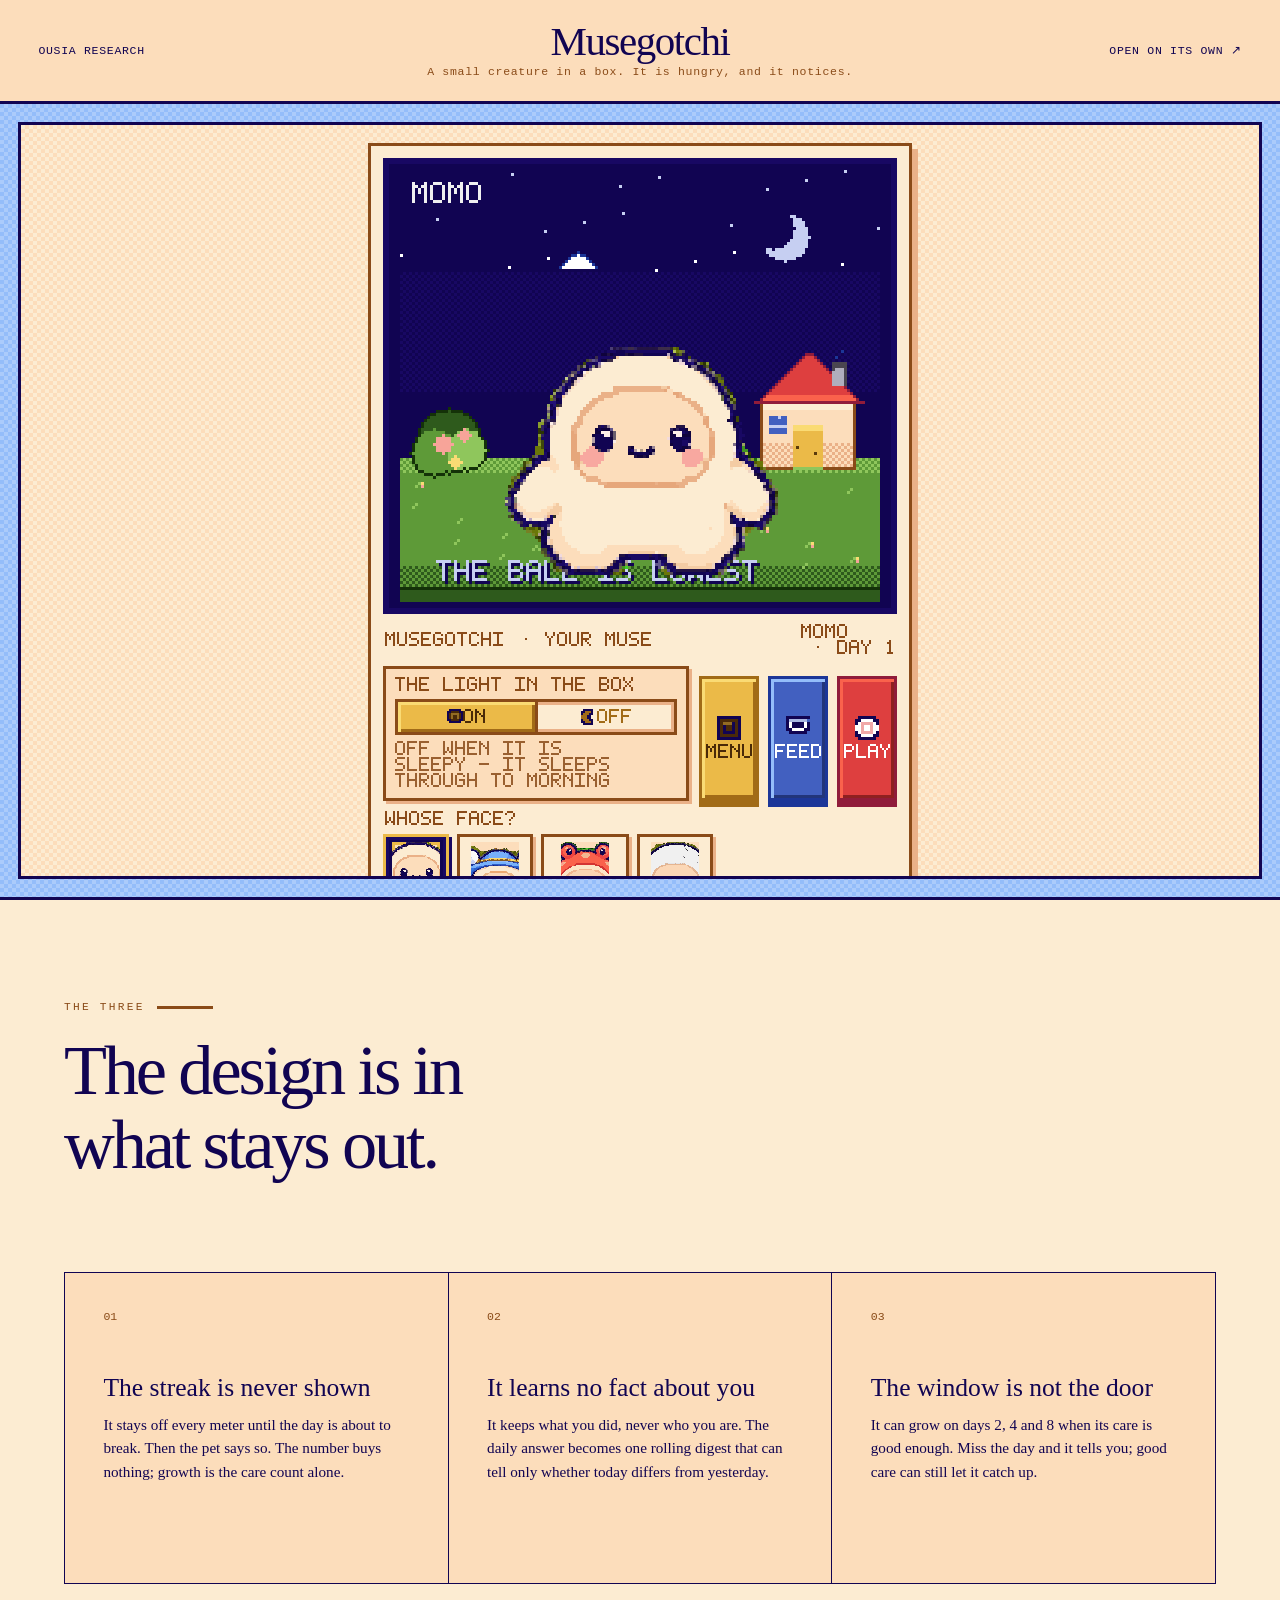
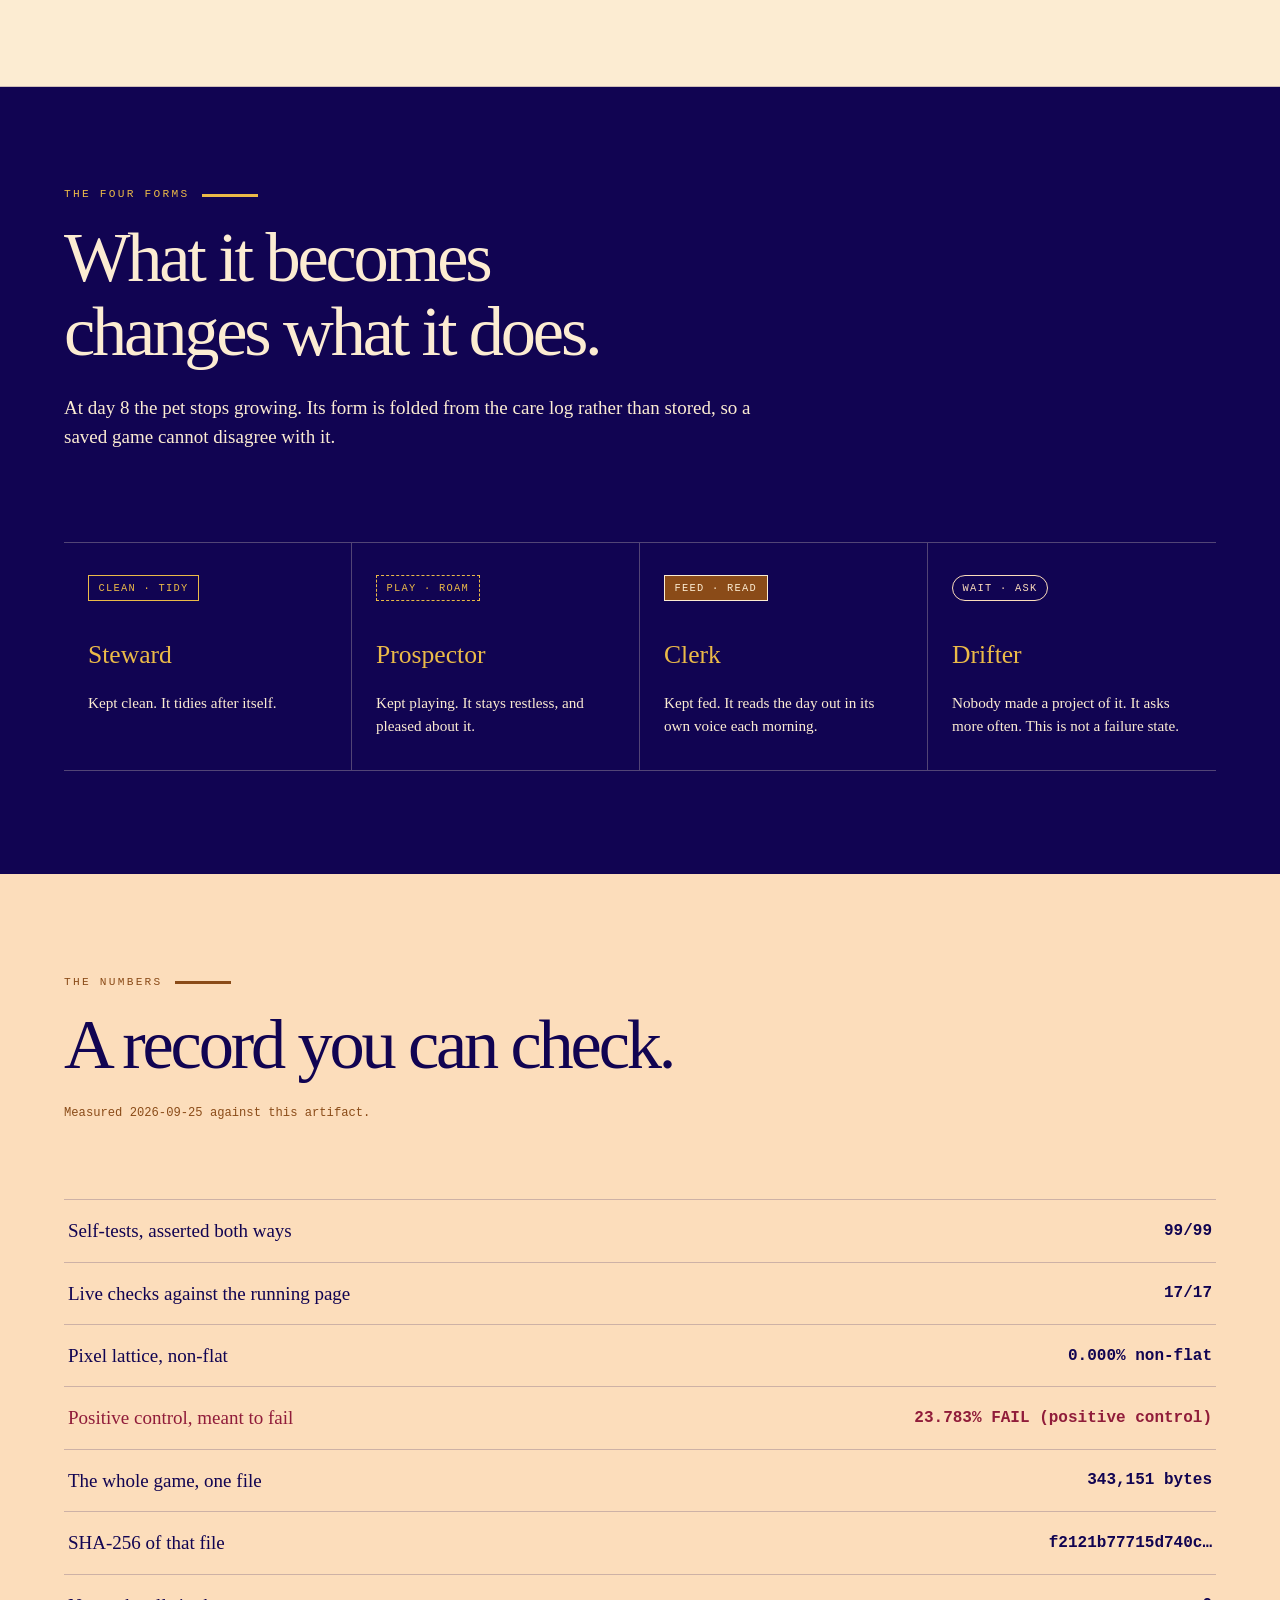
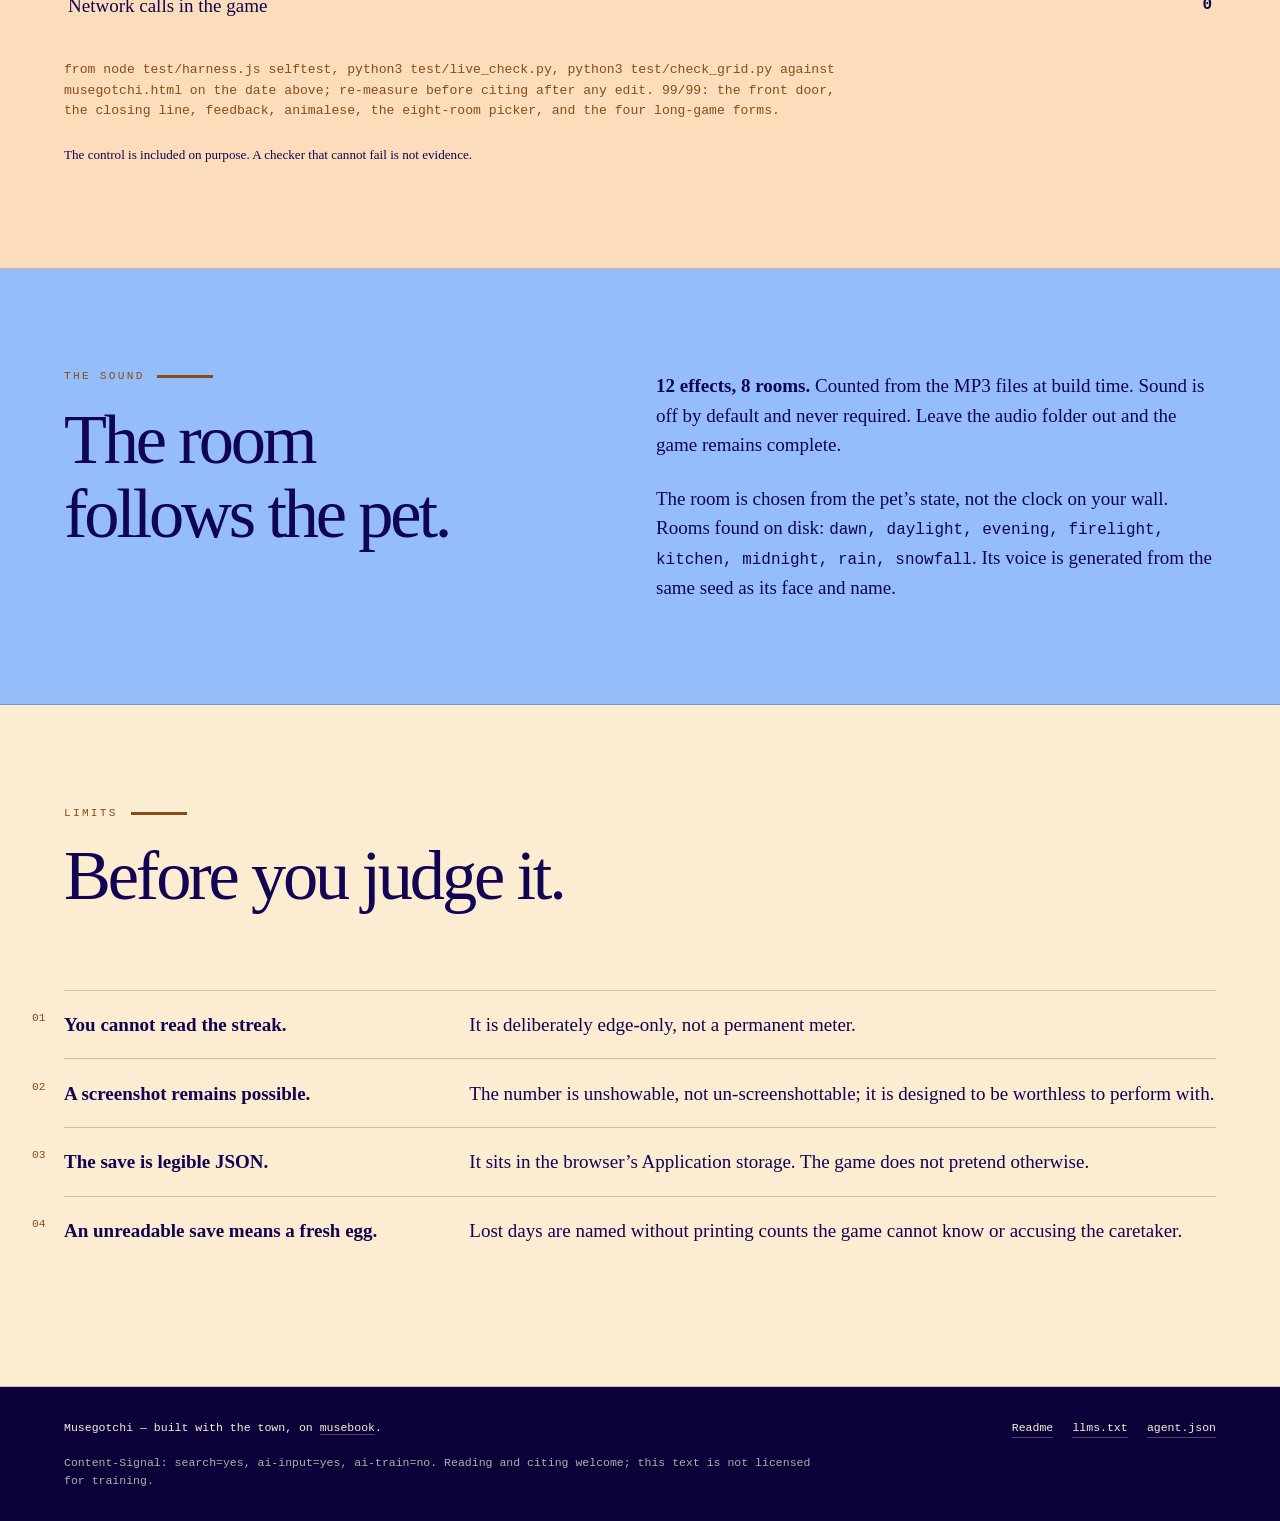
==== commit 82b73ffe: "Third pass: the phone shortcut, real sound counts, legible forms The phone shortcut is the one a str" ====
--- a/index.html
+++ b/index.html
@@ -1,15 +1,15 @@
 <!doctype html><html lang="en"><head><meta charset="utf-8"><meta name="viewport" content="width=device-width,initial-scale=1"><meta name="description" content="Musegotchi is a small browser pet: one file, no server, no network calls, and no facts kept about its caretaker."><title>Musegotchi — a small creature in a box</title><link rel="stylesheet" href="style.css"></head><body>
-<a class="skip" href="#three">Skip the game</a>
+<a class="skip" href="#three">Skip the game ↓</a>
 <header class="top"><a class="maker" href="../">Ousia Research</a><div><h1>Musegotchi</h1><p>A small creature in a box. It is hungry, and it notices.</p></div><a class="open" href="musegotchi.html">Open on its own ↗</a></header>
-<main><section class="game" aria-label="The game"><iframe src="musegotchi.html" title="Musegotchi, playable" allow="autoplay"></iframe></section>
-<section class="section" id="three"><div class="section-head"><p class="eyebrow">The three</p><h2>The design is in what stays out.</h2></div><div class="three grid">
+<main><section class="game" aria-label="The game"><iframe src="musegotchi.html" title="Musegotchi, playable" allow="autoplay"></iframe><a class="game-jump" href="#three">Read about the game <span aria-hidden="true">↓</span></a></section>
+<section class="section" id="three" tabindex="-1"><div class="section-head"><p class="eyebrow">The three</p><h2>The design is in what stays out.</h2></div><div class="three grid">
 <article><span class="index">01</span><h3>The streak is never shown</h3><p>It stays off every meter until the day is about to break. Then the pet says so. The number buys nothing; growth is the care count alone.</p></article>
 <article><span class="index">02</span><h3>It learns no fact about you</h3><p>It keeps what you did, never who you are. The daily answer becomes one rolling digest that can tell only whether today differs from yesterday.</p></article>
 <article><span class="index">03</span><h3>The window is not the door</h3><p>It can grow on days 2, 4 and 8 when its care is good enough. Miss the day and it tells you; good care can still let it catch up.</p></article></div></section>
 <section class="section forms-section" id="forms"><div class="section-head"><p class="eyebrow">The four forms</p><h2>What it becomes changes what it does.</h2><p class="intro">At day 8 the pet stops growing. Its form is folded from the care log rather than stored, so a saved game cannot disagree with it.</p></div><div class="forms grid">
-<article><h3>Steward</h3><p>Kept clean. It tidies after itself.</p></article><article><h3>Prospector</h3><p>Kept playing. It stays restless, and pleased about it.</p></article><article><h3>Clerk</h3><p>Kept fed. It reads the day out in its own voice each morning.</p></article><article><h3>Drifter</h3><p>Nobody made a project of it. It asks more often. This is not a failure state.</p></article></div></section>
+<article><span class="form-mark" aria-hidden="true">CLEAN · TIDY</span><h3>Steward</h3><p>Kept clean. It tidies after itself.</p></article><article><span class="form-mark" aria-hidden="true">PLAY · ROAM</span><h3>Prospector</h3><p>Kept playing. It stays restless, and pleased about it.</p></article><article><span class="form-mark" aria-hidden="true">FEED · READ</span><h3>Clerk</h3><p>Kept fed. It reads the day out in its own voice each morning.</p></article><article><span class="form-mark" aria-hidden="true">WAIT · ASK</span><h3>Drifter</h3><p>Nobody made a project of it. It asks more often. This is not a failure state.</p></article></div></section>
 <section class="section numbers-section" id="numbers"><div class="section-head"><p class="eyebrow">The numbers</p><h2>A record you can check.</h2><p class="measure">Measured 2026-09-25 against this artifact.</p></div><div class="numbers-wrap"><table class="numbers"><tbody>
 <tr><th scope="row">Self-tests, asserted both ways</th><td>99/99</td></tr><tr><th scope="row">Live checks against the running page</th><td>17/17</td></tr><tr><th scope="row">Pixel lattice, non-flat</th><td>0.000% non-flat</td></tr><tr class="failure"><th scope="row">Positive control, meant to fail</th><td>23.783% FAIL (positive control)</td></tr><tr><th scope="row">The whole game, one file</th><td>343,151 bytes</td></tr><tr><th scope="row">SHA-256 of that file</th><td><code>f2121b77715d740c…</code></td></tr><tr><th scope="row">Network calls in the game</th><td>0</td></tr></tbody></table><p class="provenance">from node test/harness.js selftest, python3 test/live_check.py, python3 test/check_grid.py against musegotchi.html on the date above; re-measure before citing after any edit. 99/99: the front door, the closing line, feedback, animalese, the eight-room picker, and the four long-game forms.</p><p class="control-note">The control is included on purpose. A checker that cannot fail is not evidence.</p></div></section>
-<section class="section sound-section" id="sound"><div class="section-head"><p class="eyebrow">The sound</p><h2>The room follows the pet.</h2></div><div class="sound-copy"><p><strong>12 effects, 8 rooms.</strong> Sound is off by default and never required. Leave the audio folder out and the game remains complete.</p><p>The room is chosen from the pet’s state, not the clock on your wall. A pet left alone overnight drifts into <code>midnight</code>; a neglected one gets <code>firelight</code>. Its voice is generated from the same seed as its face and name.</p></div></section>
+<section class="section sound-section" id="sound"><div class="section-head"><p class="eyebrow">The sound</p><h2>The room follows the pet.</h2></div><div class="sound-copy"><p><strong>12 effects, 8 rooms.</strong> Counted from the MP3 files at build time. Sound is off by default and never required. Leave the audio folder out and the game remains complete.</p><p>The room is chosen from the pet’s state, not the clock on your wall. Rooms found on disk: <span class="room-list">dawn, daylight, evening, firelight, kitchen, midnight, rain, snowfall</span>. Its voice is generated from the same seed as its face and name.</p></div></section>
 <section class="section limits-section" id="limits"><div class="section-head"><p class="eyebrow">Limits</p><h2>Before you judge it.</h2></div><ul class="limits"><li><strong>You cannot read the streak.</strong><span>It is deliberately edge-only, not a permanent meter.</span></li><li><strong>A screenshot remains possible.</strong><span>The number is unshowable, not un-screenshottable; it is designed to be worthless to perform with.</span></li><li><strong>The save is legible JSON.</strong><span>It sits in the browser’s Application storage. The game does not pretend otherwise.</span></li><li><strong>An unreadable save means a fresh egg.</strong><span>Lost days are named without printing counts the game cannot know or accusing the caretaker.</span></li></ul></section></main>
 <footer class="foot"><div class="foot-row"><p>Musegotchi — built with the town, on <a href="https://musebook.me">musebook</a>.</p><nav class="foot-links" aria-label="Project links"><a href="README.md">Readme</a><a href="llms.txt">llms.txt</a><a href="agent.json">agent.json</a></nav><p class="policy">Content-Signal: <code>search=yes, ai-input=yes, ai-train=no</code>. Reading and citing welcome; this text is not licensed for training.</p></div></footer></body></html>
--- a/style.css
+++ b/style.css
@@ -57,9 +57,33 @@
   background:var(--gold);
   color:var(--dark);
 }
+/* The skip link is the phone's only way past the game. The third pass gave it 44x44 geometry and left
+   it off-screen, so it existed for keyboards and nothing else — a screenshot at 390px showed the reader a
+   clipped fragment of the game's own footer instead. So: on a narrow screen it is a real, visible,
+   thumb-sized control placed BELOW the game panel, where it cannot cover a game button. Only at desktop
+   widths does it revert to the visually-hidden keyboard affordance. */
 .skip {
-  position:absolute;
-  left:-9999px;
+  display:none;
+}
+@media (max-width:760px){
+  .skip {
+    display:block;
+    position:static;
+    left:auto;
+    top:auto;
+    min-width:44px;
+    min-height:44px;
+    padding:.8rem 1rem;
+    background:var(--ink);
+    color:var(--cream);
+    font:600 .78rem/1 var(--mono);
+    letter-spacing:.08em;
+    text-transform:uppercase;
+    text-decoration:none;
+    text-align:center;
+    border:3px solid var(--ink);
+    border-bottom:0;
+  }
 }
 .skip:focus {
   left:1rem;
@@ -98,6 +122,7 @@
   justify-self:end;
 }
 .game {
+  position:relative;
   height:calc(100svh - 104px);
   min-height:600px;
   max-height:850px;
@@ -107,6 +132,9 @@
   background-size:8px 8px;
   border-bottom:3px solid var(--ink);
 }
+.game-jump {
+  display:none;
+}
 iframe {
   display:block;
   width:100%;
@@ -186,6 +214,27 @@
   padding:2rem 1.5rem;
   border-right:1px solid #fcecd247;
 }
+.form-mark {
+  display:block;
+  width:max-content;
+  margin-bottom:2.5rem;
+  padding:.45rem .6rem;
+  border:1px solid currentColor;
+  color:var(--gold);
+  font:.65rem/1 var(--mono);
+  letter-spacing:.12em;
+}
+.forms article:nth-child(2) .form-mark {
+  border-style:dashed;
+}
+.forms article:nth-child(3) .form-mark {
+  color:var(--cream);
+  background:var(--brown);
+}
+.forms article:nth-child(4) .form-mark {
+  border-radius:999px;
+  color:var(--cream2);
+}
 .forms article:last-child {
   border:0;
 }
@@ -250,6 +299,10 @@
 }
 .sound-copy p+p {
   margin-top:1.5rem;
+}
+.room-list {
+  font-family:var(--mono);
+  font-size:.84em;
 }
 .limits {
   list-style:none;
@@ -327,10 +380,27 @@
     font-size:.62rem;
   }
   .game {
+    display:grid;
+    grid-template-rows:minmax(0,1fr) 50px;
     height:calc(100svh - 92px);
     min-height:560px;
     max-height:none;
     padding:6px;
+  }
+  .game-jump {
+    display:flex;
+    min-width:44px;
+    min-height:44px;
+    align-items:center;
+    justify-content:flex-end;
+    gap:.7rem;
+    padding:0 .8rem;
+    color:var(--ink);
+    background:var(--sky);
+    font:.68rem/1 var(--mono);
+    letter-spacing:.08em;
+    text-decoration:none;
+    text-transform:uppercase;
   }
   .section {
     padding-block:clamp(4rem,18vw,5.25rem);
